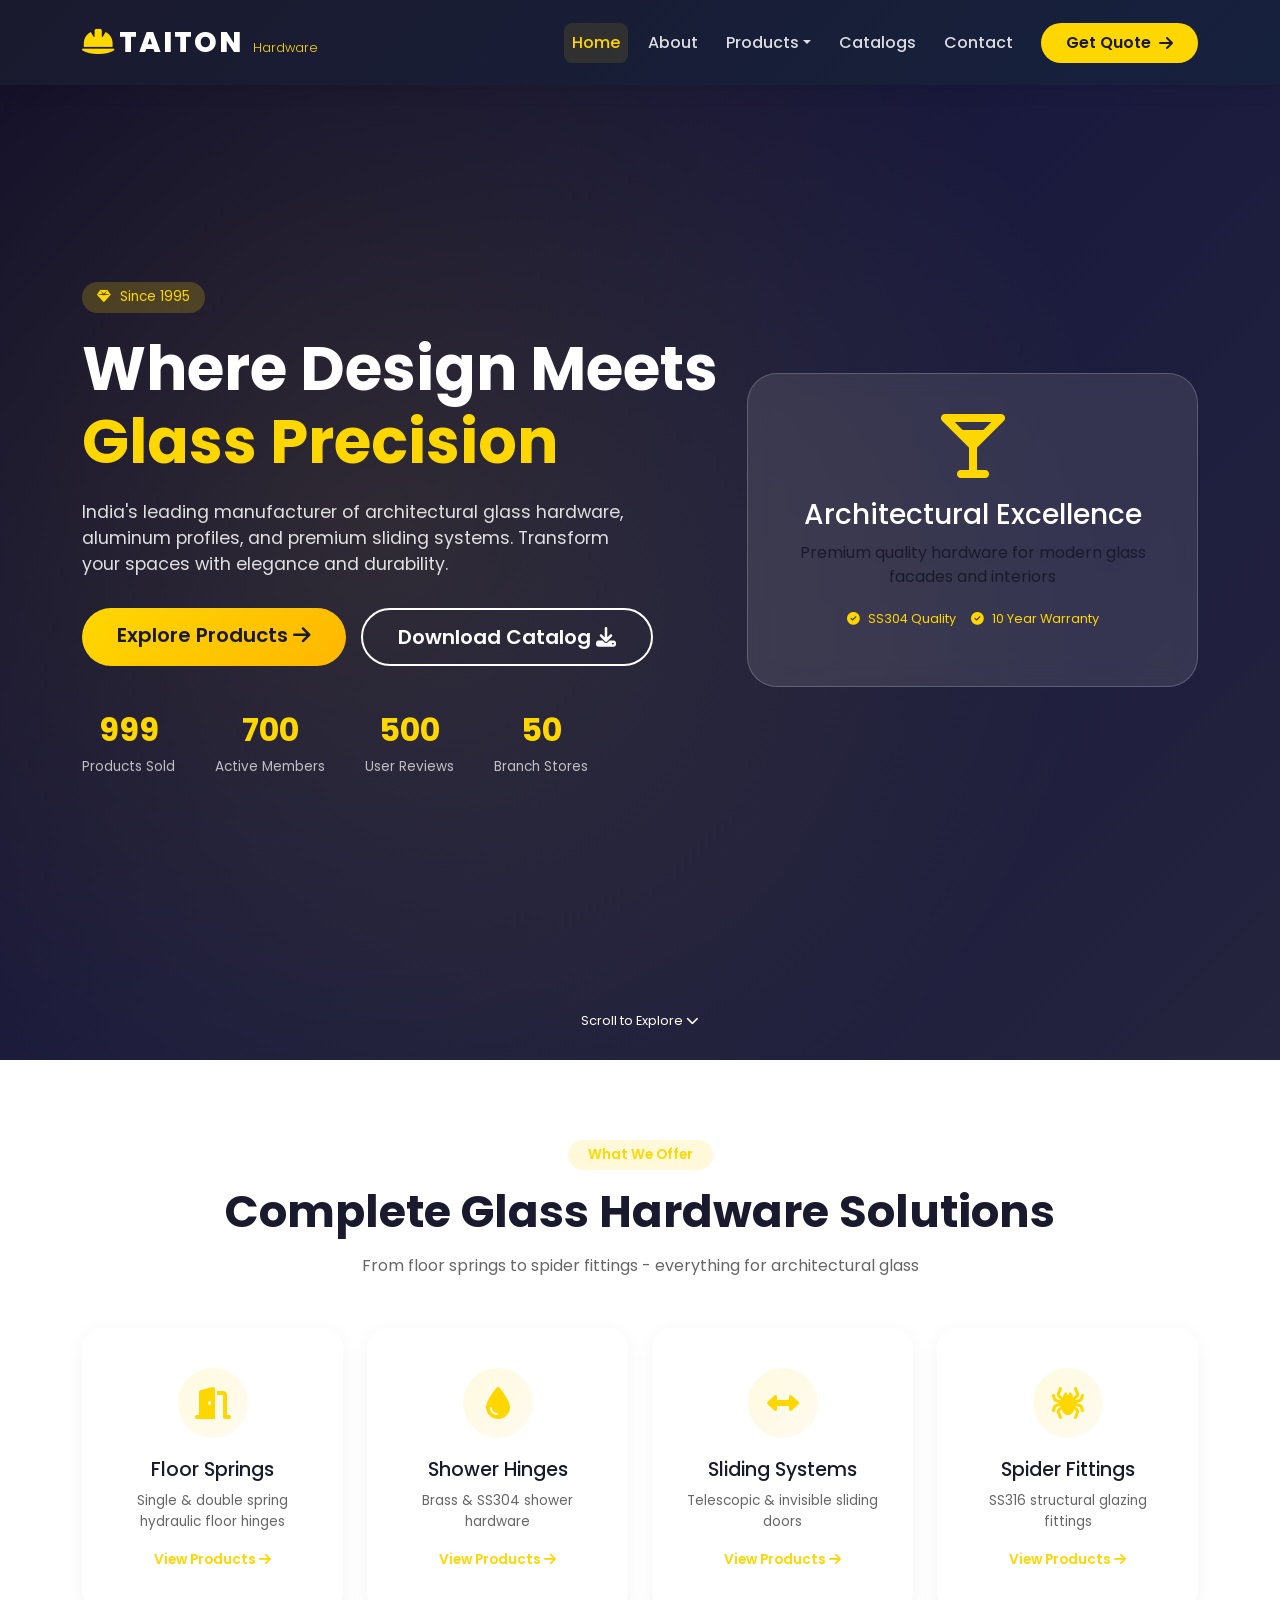
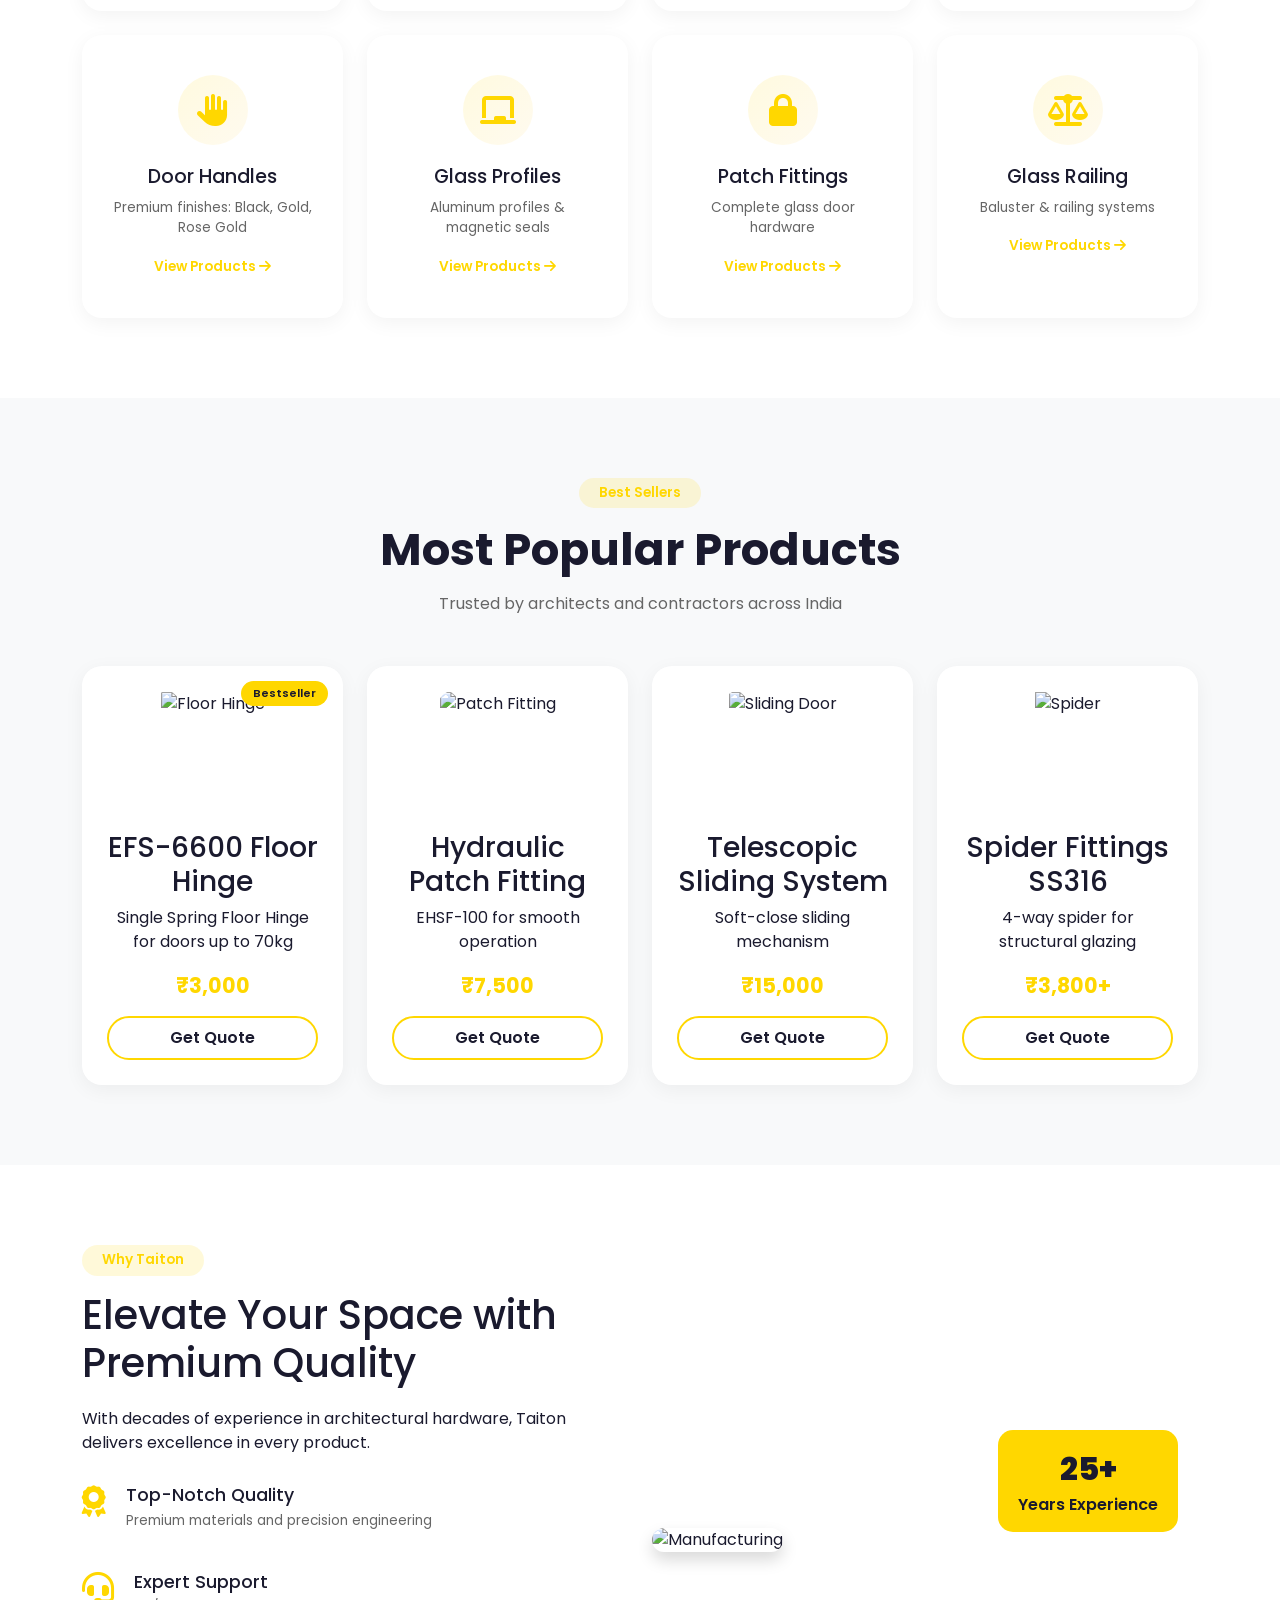
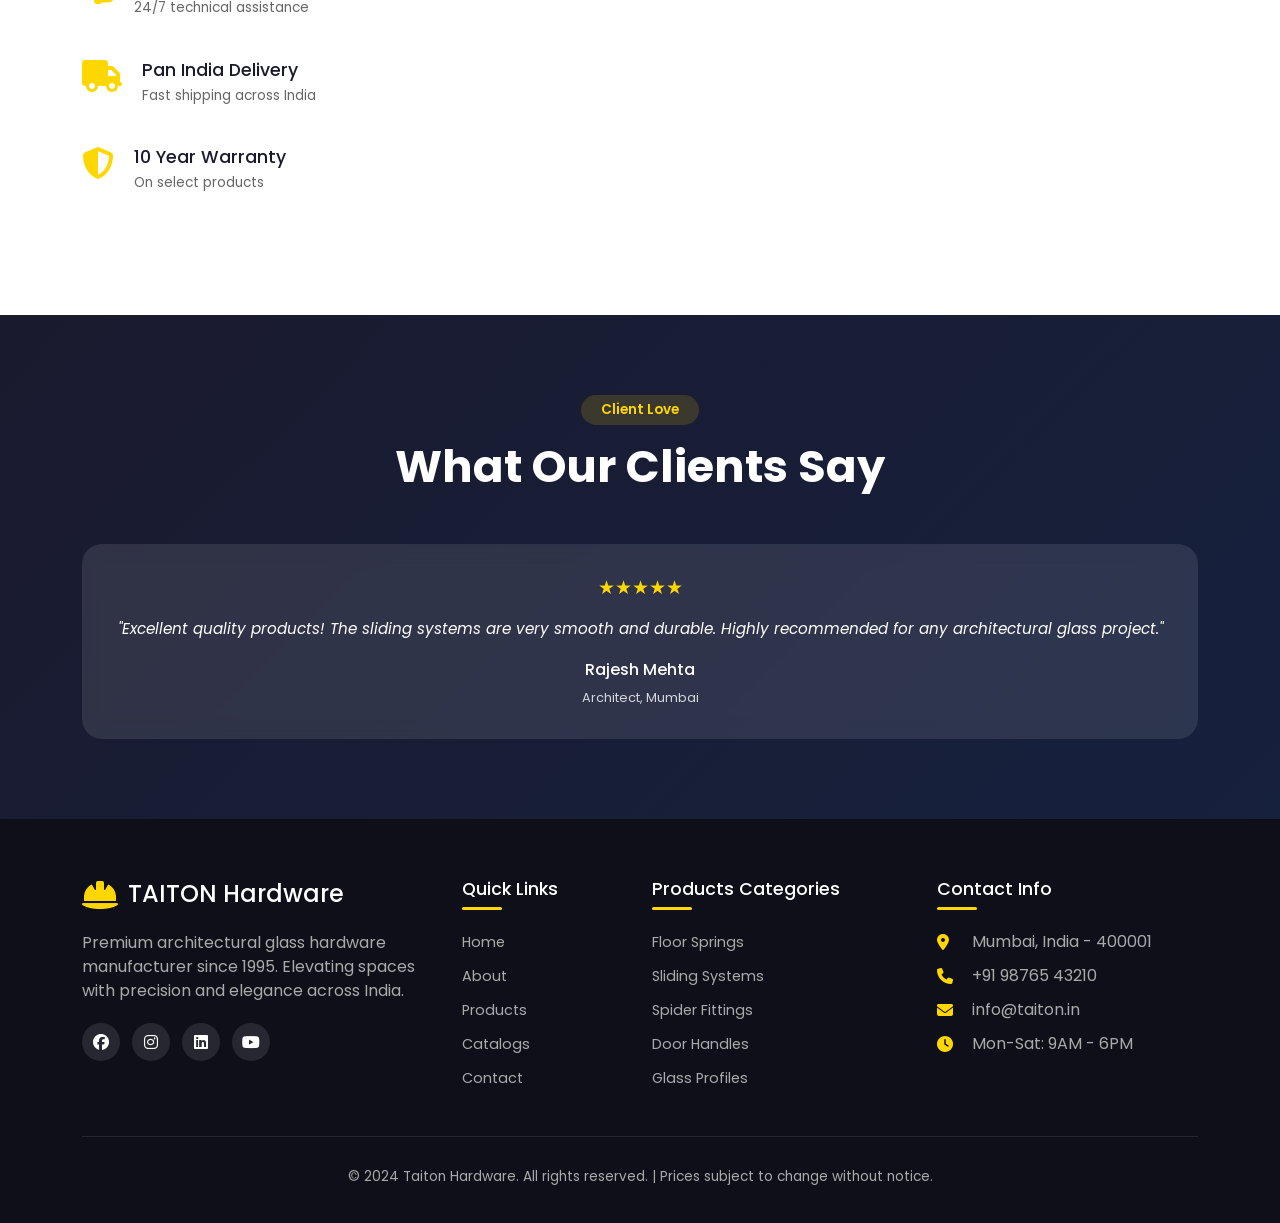
==== index.html @ 22cec3d0 "Initial project upload" ====
<!DOCTYPE html>
<html lang="en">

<head>
    <meta charset="UTF-8">
    <meta name="viewport" content="width=device-width, initial-scale=1.0">
    <title>Taiton Hardware - Premium Architectural Glass Hardware</title>
    <meta name="description"
        content="India's leading manufacturer of architectural glass hardware, floor springs, sliding systems, spider fittings, and door handles.">
    <!-- Bootstrap 5 CSS -->
    <link href="https://cdn.jsdelivr.net/npm/bootstrap@5.3.0/dist/css/bootstrap.min.css" rel="stylesheet">
    <!-- Font Awesome -->
    <link rel="stylesheet" href="https://cdnjs.cloudflare.com/ajax/libs/font-awesome/6.4.0/css/all.min.css">
    <!-- Google Fonts -->
    <link href="https://fonts.googleapis.com/css2?family=Poppins:wght@300;400;500;600;700;800&display=swap"
        rel="stylesheet">
    <!-- AOS Animation -->
    <link href="https://unpkg.com/aos@2.3.1/dist/aos.css" rel="stylesheet">
    <!-- Swiper for carousel -->
    <link href="https://cdn.jsdelivr.net/npm/swiper@11/swiper-bundle.min.css" rel="stylesheet">
    <!-- Custom CSS -->
    <link rel="stylesheet" href="css/header-footer.css">
    <link rel="stylesheet" href="css/style.css">
</head>

<body>

    <!-- ==================== NAVBAR WITH DROPDOWNS ==================== -->
    <nav class="navbar navbar-expand-lg navbar-dark fixed-top" id="mainNavbar">
        <div class="container">
            <a class="navbar-brand" href="index.html">
                <span class="brand-icon"><i class="fas fa-hard-hat"></i></span>
                <span class="brand-text">TAITON</span>
                <span class="brand-sub">Hardware</span>
            </a>
            <button class="navbar-toggler" type="button" data-bs-toggle="collapse" data-bs-target="#navbarNav">
                <span class="navbar-toggler-icon"></span>
            </button>
            <div class="collapse navbar-collapse" id="navbarNav">
                <ul class="navbar-nav ms-auto">
                    <li class="nav-item"><a class="nav-link active" href="index.html">Home</a></li>
                    <li class="nav-item"><a class="nav-link" href="about.html">About</a></li>
                    <li class="nav-item dropdown mega-dropdown">
                        <a class="nav-link dropdown-toggle" href="#" role="button"
                            data-bs-toggle="dropdown">Products</a>
                        <div class="dropdown-menu mega-menu">
                            <div class="container">
                                <div class="row">
                                    <div class="col-md-3">
                                        <h6 class="mega-title">Floor Springs & Patches</h6>
                                        <a class="dropdown-item" href="products.html#floor-springs">EFS-6600 Floor
                                            Hinge</a>
                                        <a class="dropdown-item" href="products.html#floor-springs">EFS-8400 Floor
                                            Hinge</a>
                                        <a class="dropdown-item" href="products.html#floor-springs">FFS-6600 Combo
                                            (SS)</a>
                                        <a class="dropdown-item" href="products.html#floor-springs">FFS-6600 Combo
                                            (Black)</a>
                                        <a class="dropdown-item" href="products.html#floor-springs">FFS-6600 Combo
                                            (Gold)</a>
                                        <a class="dropdown-item" href="products.html#floor-springs">FFS-8400 Combo
                                            (SS)</a>
                                        <a class="dropdown-item" href="products.html#floor-springs">FFS-8400 Combo
                                            (Black)</a>
                                        <a class="dropdown-item" href="products.html#floor-springs">FFS-8400 Combo
                                            (Gold)</a>
                                    </div>
                                    <div class="col-md-3">
                                        <h6 class="mega-title">Patch Fittings</h6>
                                        <a class="dropdown-item" href="products.html#patch-fittings">EPF-10 Top
                                            Patch</a>
                                        <a class="dropdown-item" href="products.html#patch-fittings">EPF-20 Bottom
                                            Patch</a>
                                        <a class="dropdown-item" href="products.html#patch-fittings">EPL-10 Corner
                                            Lock</a>
                                        <a class="dropdown-item" href="products.html#patch-fittings">EPF-40 Big L
                                            Patch</a>
                                        <a class="dropdown-item" href="products.html#patch-fittings">EPF-610 Small L
                                            Patch</a>
                                        <a class="dropdown-item" href="products.html#patch-fittings">EPF-30 Wall
                                            Mounted</a>
                                        <a class="dropdown-item" href="products.html#patch-fittings">FHSF-100 Hydraulic
                                            Patch</a>
                                    </div>
                                    <div class="col-md-3">
                                        <h6 class="mega-title">Shower & Sliding</h6>
                                        <a class="dropdown-item" href="products.html#shower-hinges">Shower Hinges Round
                                            Series</a>
                                        <a class="dropdown-item" href="products.html#shower-hinges">Shower Hinges Square
                                            Series</a>
                                        <a class="dropdown-item" href="products.html#sliding-systems">1 Fix + 1 Sliding
                                            Door</a>
                                        <a class="dropdown-item" href="products.html#sliding-systems">1 Fix + 3 Sliding
                                            Door</a>
                                        <a class="dropdown-item" href="products.html#sliding-systems">ETS-88 Invisible
                                            Sliding</a>
                                        <a class="dropdown-item" href="products.html#sliding-systems">ETC-01 Telescopic
                                            MS</a>
                                        <a class="dropdown-item" href="products.html#sliding-systems">ETC-02 Telescopic
                                            SS</a>
                                    </div>
                                    <div class="col-md-3">
                                        <h6 class="mega-title">Spider & Handles</h6>
                                        <a class="dropdown-item" href="products.html#spider-fittings">Two Way Spider</a>
                                        <a class="dropdown-item" href="products.html#spider-fittings">Three Way
                                            Spider</a>
                                        <a class="dropdown-item" href="products.html#spider-fittings">Four Way
                                            Spider</a>
                                        <a class="dropdown-item" href="products.html#door-handles">EGP-106 Series
                                            Handles</a>
                                        <a class="dropdown-item" href="products.html#door-handles">EGP-107 Series
                                            Handles</a>
                                        <a class="dropdown-item" href="products.html#door-handles">EGP-108 Mortise
                                            Handle</a>
                                        <a class="dropdown-item" href="products.html#glass-profiles">Glass Profiles &
                                            Seals</a>
                                    </div>
                                </div>
                            </div>
                        </div>
                    </li>
                    <li class="nav-item"><a class="nav-link" href="catalog.html">Catalogs</a></li>
                    <li class="nav-item"><a class="nav-link" href="contact.html">Contact</a></li>
                </ul>
                <a href="contact.html" class="btn btn-quote ms-lg-3">Get Quote <i class="fas fa-arrow-right"></i></a>
            </div>
        </div>
    </nav>

    <!-- ==================== HERO SECTION ==================== -->
    <section class="hero-section">
        <div class="hero-overlay"></div>
        <div class="container hero-container">
            <div class="row align-items-center min-vh-100">
                <div class="col-lg-7 hero-content" data-aos="fade-up">
                    <span class="hero-badge"><i class="fas fa-gem"></i> Since 1995</span>
                    <h1 class="hero-title">Where Design Meets <span class="highlight">Glass Precision</span></h1>
                    <p class="hero-text">India's leading manufacturer of architectural glass hardware, aluminum
                        profiles, and premium sliding systems. Transform your spaces with elegance and durability.</p>
                    <div class="hero-buttons">
                        <a href="products.html" class="btn btn-primary btn-lg">Explore Products <i
                                class="fas fa-arrow-right"></i></a>
                        <a href="catalog.html" class="btn btn-outline-light btn-lg">Download Catalog <i
                                class="fas fa-download"></i></a>
                    </div>
                    <div class="hero-stats">
                        <div class="stat-item"><span class="stat-number" data-target="999">0</span><span
                                class="stat-label">Products Sold</span></div>
                        <div class="stat-item"><span class="stat-number" data-target="700">0</span><span
                                class="stat-label">Active Members</span></div>
                        <div class="stat-item"><span class="stat-number" data-target="500">0</span><span
                                class="stat-label">User Reviews</span></div>
                        <div class="stat-item"><span class="stat-number" data-target="50">0</span><span
                                class="stat-label">Branch Stores</span></div>
                    </div>
                </div>
                <div class="col-lg-5 hero-image" data-aos="fade-left">
                    <div class="hero-card glass-card">
                        <div class="glass-effect">
                            <i class="fas fa-glass-martini-alt"></i>
                            <h3>Architectural Excellence</h3>
                            <p>Premium quality hardware for modern glass facades and interiors</p>
                            <div class="glass-features">
                                <span><i class="fas fa-check-circle"></i> SS304 Quality</span>
                                <span><i class="fas fa-check-circle"></i> 10 Year Warranty</span>
                            </div>
                        </div>
                    </div>
                </div>
            </div>
        </div>
        <div class="scroll-indicator">
            <span>Scroll to Explore</span>
            <i class="fas fa-chevron-down"></i>
        </div>
    </section>

    <!-- ==================== CATEGORIES SECTION ==================== -->
    <section class="categories-section">
        <div class="container">
            <div class="section-header text-center" data-aos="fade-up">
                <span class="section-subtitle">What We Offer</span>
                <h2 class="section-title">Complete Glass Hardware Solutions</h2>
                <p class="section-desc">From floor springs to spider fittings - everything for architectural glass</p>
            </div>
            <div class="row g-4">
                <div class="col-lg-3 col-md-6" data-aos="fade-up">
                    <div class="category-card">
                        <div class="category-icon"><i class="fas fa-door-open"></i></div>
                        <h3>Floor Springs</h3>
                        <p>Single & double spring hydraulic floor hinges</p><a href="products.html#floor-springs"
                            class="category-link">View Products <i class="fas fa-arrow-right"></i></a>
                    </div>
                </div>
                <div class="col-lg-3 col-md-6" data-aos="fade-up" data-aos-delay="50">
                    <div class="category-card">
                        <div class="category-icon"><i class="fas fa-tint"></i></div>
                        <h3>Shower Hinges</h3>
                        <p>Brass & SS304 shower hardware</p><a href="products.html#shower-hinges"
                            class="category-link">View Products <i class="fas fa-arrow-right"></i></a>
                    </div>
                </div>
                <div class="col-lg-3 col-md-6" data-aos="fade-up" data-aos-delay="100">
                    <div class="category-card">
                        <div class="category-icon"><i class="fas fa-arrows-alt-h"></i></div>
                        <h3>Sliding Systems</h3>
                        <p>Telescopic & invisible sliding doors</p><a href="products.html#sliding-systems"
                            class="category-link">View Products <i class="fas fa-arrow-right"></i></a>
                    </div>
                </div>
                <div class="col-lg-3 col-md-6" data-aos="fade-up" data-aos-delay="150">
                    <div class="category-card">
                        <div class="category-icon"><i class="fas fa-spider"></i></div>
                        <h3>Spider Fittings</h3>
                        <p>SS316 structural glazing fittings</p><a href="products.html#spider-fittings"
                            class="category-link">View Products <i class="fas fa-arrow-right"></i></a>
                    </div>
                </div>
                <div class="col-lg-3 col-md-6" data-aos="fade-up" data-aos-delay="200">
                    <div class="category-card">
                        <div class="category-icon"><i class="fas fa-hand-paper"></i></div>
                        <h3>Door Handles</h3>
                        <p>Premium finishes: Black, Gold, Rose Gold</p><a href="products.html#door-handles"
                            class="category-link">View Products <i class="fas fa-arrow-right"></i></a>
                    </div>
                </div>
                <div class="col-lg-3 col-md-6" data-aos="fade-up" data-aos-delay="250">
                    <div class="category-card">
                        <div class="category-icon"><i class="fas fa-chalkboard"></i></div>
                        <h3>Glass Profiles</h3>
                        <p>Aluminum profiles & magnetic seals</p><a href="products.html#glass-profiles"
                            class="category-link">View Products <i class="fas fa-arrow-right"></i></a>
                    </div>
                </div>
                <div class="col-lg-3 col-md-6" data-aos="fade-up" data-aos-delay="300">
                    <div class="category-card">
                        <div class="category-icon"><i class="fas fa-lock"></i></div>
                        <h3>Patch Fittings</h3>
                        <p>Complete glass door hardware</p><a href="products.html#patch-fittings"
                            class="category-link">View Products <i class="fas fa-arrow-right"></i></a>
                    </div>
                </div>
                <div class="col-lg-3 col-md-6" data-aos="fade-up" data-aos-delay="350">
                    <div class="category-card">
                        <div class="category-icon"><i class="fas fa-balance-scale"></i></div>
                        <h3>Glass Railing</h3>
                        <p>Baluster & railing systems</p><a href="products.html#glass-railing"
                            class="category-link">View Products <i class="fas fa-arrow-right"></i></a>
                    </div>
                </div>
            </div>
        </div>
    </section>

    <!-- ==================== FEATURED PRODUCTS ==================== -->
    <section class="featured-products bg-light">
        <div class="container">
            <div class="section-header text-center" data-aos="fade-up">
                <span class="section-subtitle">Best Sellers</span>
                <h2 class="section-title">Most Popular Products</h2>
                <p class="section-desc">Trusted by architects and contractors across India</p>
            </div>
            <div class="row g-4">
                <div class="col-lg-3 col-md-6" data-aos="fade-up">
                    <div class="product-card">
                        <div class="product-badge">Bestseller</div>
                        <div class="product-image"><img
                                src="https://images.unsplash.com/photo-1586023492121-27a2a3930f6a?w=300&h=300&fit=crop"
                                alt="Floor Hinge"></div>
                        <h3>EFS-6600 Floor Hinge</h3>
                        <p>Single Spring Floor Hinge for doors up to 70kg</p>
                        <div class="product-price">₹3,000</div><a href="contact.html"
                            class="btn btn-outline-primary w-100">Get Quote</a>
                    </div>
                </div>
                <div class="col-lg-3 col-md-6" data-aos="fade-up" data-aos-delay="100">
                    <div class="product-card">
                        <div class="product-image"><img
                                src="https://images.unsplash.com/photo-1584622650111-993a426fbf0a?w=300&h=300&fit=crop"
                                alt="Patch Fitting"></div>
                        <h3>Hydraulic Patch Fitting</h3>
                        <p>EHSF-100 for smooth operation</p>
                        <div class="product-price">₹7,500</div><a href="contact.html"
                            class="btn btn-outline-primary w-100">Get Quote</a>
                    </div>
                </div>
                <div class="col-lg-3 col-md-6" data-aos="fade-up" data-aos-delay="200">
                    <div class="product-card">
                        <div class="product-image"><img
                                src="https://images.unsplash.com/photo-1504328345606-18bbc8c9d7d1?w=300&h=300&fit=crop"
                                alt="Sliding Door"></div>
                        <h3>Telescopic Sliding System</h3>
                        <p>Soft-close sliding mechanism</p>
                        <div class="product-price">₹15,000</div><a href="contact.html"
                            class="btn btn-outline-primary w-100">Get Quote</a>
                    </div>
                </div>
                <div class="col-lg-3 col-md-6" data-aos="fade-up" data-aos-delay="300">
                    <div class="product-card">
                        <div class="product-image"><img
                                src="https://images.unsplash.com/photo-1586023492121-27a2a3930f6a?w=300&h=300&fit=crop"
                                alt="Spider"></div>
                        <h3>Spider Fittings SS316</h3>
                        <p>4-way spider for structural glazing</p>
                        <div class="product-price">₹3,800+</div><a href="contact.html"
                            class="btn btn-outline-primary w-100">Get Quote</a>
                    </div>
                </div>
            </div>
        </div>
    </section>

    <!-- ==================== WHY CHOOSE US ==================== -->
    <section class="why-choose-us">
        <div class="container">
            <div class="row align-items-center">
                <div class="col-lg-6" data-aos="fade-right">
                    <div class="why-content">
                        <span class="section-subtitle">Why Taiton</span>
                        <h2>Elevate Your Space with Premium Quality</h2>
                        <p>With decades of experience in architectural hardware, Taiton delivers excellence in every
                            product.</p>
                        <div class="why-features">
                            <div class="feature"><i class="fas fa-award"></i>
                                <div>
                                    <h4>Top-Notch Quality</h4>
                                    <p>Premium materials and precision engineering</p>
                                </div>
                            </div>
                            <div class="feature"><i class="fas fa-headset"></i>
                                <div>
                                    <h4>Expert Support</h4>
                                    <p>24/7 technical assistance</p>
                                </div>
                            </div>
                            <div class="feature"><i class="fas fa-truck"></i>
                                <div>
                                    <h4>Pan India Delivery</h4>
                                    <p>Fast shipping across India</p>
                                </div>
                            </div>
                            <div class="feature"><i class="fas fa-shield-alt"></i>
                                <div>
                                    <h4>10 Year Warranty</h4>
                                    <p>On select products</p>
                                </div>
                            </div>
                        </div>
                    </div>
                </div>
                <div class="col-lg-6" data-aos="fade-left">
                    <div class="why-image">
                        <img src="https://images.unsplash.com/photo-1581091226033-d5c48150dbaa?w=600&h=500&fit=crop"
                            alt="Manufacturing" class="img-fluid rounded-4 shadow">
                        <div class="experience-badge"><span>25+</span> Years Experience</div>
                    </div>
                </div>
            </div>
        </div>
    </section>

    <!-- ==================== TESTIMONIALS ==================== -->
    <section class="testimonials-section">
        <div class="container">
            <div class="section-header text-center" data-aos="fade-up">
                <span class="section-subtitle">Client Love</span>
                <h2 class="section-title text-white">What Our Clients Say</h2>
            </div>
            <div class="swiper testimonial-swiper" data-aos="fade-up">
                <div class="swiper-wrapper">
                    <div class="swiper-slide">
                        <div class="testimonial-card">
                            <div class="stars">★★★★★</div>
                            <p>"Excellent quality products! The sliding systems are very smooth and durable. Highly
                                recommended for any architectural glass project."</p>
                            <div class="client-info">
                                <h4>Rajesh Mehta</h4><span>Architect, Mumbai</span>
                            </div>
                        </div>
                    </div>
                    <div class="swiper-slide">
                        <div class="testimonial-card">
                            <div class="stars">★★★★★</div>
                            <p>"Taiton's spider fittings are top-notch. Used them for a commercial facade project in
                                Bangalore. Perfect finishing and great support."</p>
                            <div class="client-info">
                                <h4>Priya Singh</h4><span>Contractor, Bangalore</span>
                            </div>
                        </div>
                    </div>
                    <div class="swiper-slide">
                        <div class="testimonial-card">
                            <div class="stars">★★★★★</div>
                            <p>"Best quality glass hardware in India. The patch fittings and floor springs are
                                excellent. Very responsive team!"</p>
                            <div class="client-info">
                                <h4>Anil Kumar</h4><span>Interior Designer, Delhi</span>
                            </div>
                        </div>
                    </div>
                    <div class="swiper-slide">
                        <div class="testimonial-card">
                            <div class="stars">★★★★★</div>
                            <p>"We've been using Taiton products for 5+ years. Consistent quality and timely delivery.
                                Our go-to brand for glass hardware."</p>
                            <div class="client-info">
                                <h4>Suresh Patel</h4><span>Builder, Ahmedabad</span>
                            </div>
                        </div>
                    </div>
                </div>
                <div class="swiper-pagination"></div>
            </div>
        </div>
    </section>

    <!-- ==================== FOOTER ==================== -->
    <footer class="footer">
        <div class="container">
            <div class="row">
                <div class="col-lg-4">
                    <div class="footer-logo"><i class="fas fa-hard-hat"></i>
                        <h3>TAITON Hardware</h3>
                    </div>
                    <p>Premium architectural glass hardware manufacturer since 1995. Elevating spaces with precision and
                        elegance across India.</p>
                    <div class="footer-social"><a href="#"><i class="fab fa-facebook"></i></a><a href="#"><i
                                class="fab fa-instagram"></i></a><a href="#"><i class="fab fa-linkedin"></i></a><a
                            href="#"><i class="fab fa-youtube"></i></a></div>
                </div>
                <div class="col-lg-2">
                    <h4>Quick Links</h4>
                    <ul>
                        <li><a href="index.html">Home</a></li>
                        <li><a href="about.html">About</a></li>
                        <li><a href="products.html">Products</a></li>
                        <li><a href="catalog.html">Catalogs</a></li>
                        <li><a href="contact.html">Contact</a></li>
                    </ul>
                </div>
                <div class="col-lg-3">
                    <h4>Products Categories</h4>
                    <ul>
                        <li><a href="products.html#floor-springs">Floor Springs</a></li>
                        <li><a href="products.html#sliding-systems">Sliding Systems</a></li>
                        <li><a href="products.html#spider-fittings">Spider Fittings</a></li>
                        <li><a href="products.html#door-handles">Door Handles</a></li>
                        <li><a href="products.html#glass-profiles">Glass Profiles</a></li>
                    </ul>
                </div>
                <div class="col-lg-3">
                    <h4>Contact Info</h4>
                    <ul class="contact-list">
                        <li><i class="fas fa-map-marker-alt"></i> Mumbai, India - 400001</li>
                        <li><i class="fas fa-phone"></i> +91 98765 43210</li>
                        <li><i class="fas fa-envelope"></i> info@taiton.in</li>
                        <li><i class="fas fa-clock"></i> Mon-Sat: 9AM - 6PM</li>
                    </ul>
                </div>
            </div>
            <div class="footer-bottom">
                <p>&copy; 2024 Taiton Hardware. All rights reserved. | Prices subject to change without notice.</p>
            </div>
        </div>
    </footer>

    <script src="https://cdn.jsdelivr.net/npm/bootstrap@5.3.0/dist/js/bootstrap.bundle.min.js"></script>
    <script src="https://unpkg.com/aos@2.3.1/dist/aos.js"></script>
    <script src="https://cdn.jsdelivr.net/npm/swiper@11/swiper-bundle.min.js"></script>
    <script src="js/main.js"></script>
</body>

</html>
---- css/header-footer.css ----
/* ==================== HEADER & FOOTER STYLES - TAITON HARDWARE ==================== */

/* ==================== NAVBAR STYLES ==================== */
#mainNavbar {
    background: linear-gradient(135deg, #1a1a2e 0%, #16213e 100%);
    padding: 1rem 0;
    transition: all 0.3s ease;
    box-shadow: 0 2px 20px rgba(0, 0, 0, 0.1);
}

#mainNavbar .navbar-brand {
    display: flex;
    align-items: baseline;
    gap: 5px;
    text-decoration: none;
}

.brand-icon {
    font-size: 1.8rem;
    color: #ffd700;
}

.brand-text {
    font-size: 1.8rem;
    font-weight: 800;
    letter-spacing: 2px;
    color: white;
}

.brand-sub {
    font-size: 0.8rem;
    font-weight: 300;
    color: #ffd700;
    margin-left: 5px;
}

.navbar-nav {
    gap: 0.25rem;
}

.navbar-nav .nav-link {
    color: rgba(255, 255, 255, 0.85);
    font-weight: 500;
    margin: 0 0.25rem;
    transition: all 0.3s;
    padding: 8px 16px;
    border-radius: 8px;
}

.navbar-nav .nav-link:hover,
.navbar-nav .nav-link.active {
    color: #ffd700;
    background: rgba(255, 215, 0, 0.1);
}

.btn-quote {
    background: #ffd700;
    border: none;
    color: #1a1a2e;
    font-weight: 600;
    padding: 8px 25px;
    border-radius: 50px;
    transition: all 0.3s;
    text-decoration: none;
    display: inline-flex;
    align-items: center;
    gap: 8px;
}

.btn-quote:hover {
    background: #ffed4a;
    transform: translateY(-2px);
    color: #1a1a2e;
}

/* Dropdown Menu */
.dropdown-menu {
    background: #16213e;
    border: none;
    border-radius: 15px;
    padding: 0.75rem 0;
    margin-top: 10px;
    box-shadow: 0 10px 30px rgba(0, 0, 0, 0.3);
}

.dropdown-item {
    color: white;
    padding: 0.6rem 1.5rem;
    transition: all 0.2s;
    font-size: 0.9rem;
}

.dropdown-item:hover {
    background: #ffd700;
    color: #1a1a2e;
}

/* Large Dropdown for Products */
.large-dropdown {
    min-width: 280px;
}

/* ==================== FOOTER STYLES ==================== */
.footer {
    background: #0f0f1a;
    color: #aaa;
    padding: 60px 0 20px;
    margin-top: 0;
}

.footer-logo {
    display: flex;
    align-items: center;
    gap: 10px;
    margin-bottom: 20px;
}

.footer-logo i {
    font-size: 2rem;
    color: #ffd700;
}

.footer-logo h3 {
    margin-bottom: 0;
    font-size: 1.5rem;
    color: white;
}

.footer h4 {
    color: white;
    font-size: 1.1rem;
    margin-bottom: 20px;
    position: relative;
    padding-bottom: 10px;
}

.footer h4:after {
    content: '';
    position: absolute;
    bottom: 0;
    left: 0;
    width: 40px;
    height: 3px;
    background: #ffd700;
    border-radius: 3px;
}

.footer ul {
    list-style: none;
    padding: 0;
}

.footer ul li {
    margin-bottom: 10px;
}

.footer ul li a {
    color: #aaa;
    text-decoration: none;
    transition: color 0.3s;
    font-size: 0.9rem;
}

.footer ul li a:hover {
    color: #ffd700;
    padding-left: 5px;
}

.contact-list li {
    display: flex;
    align-items: center;
    gap: 10px;
}

.contact-list li i {
    width: 25px;
    color: #ffd700;
}

.footer-social {
    display: flex;
    gap: 12px;
    margin-top: 20px;
}

.footer-social a {
    display: inline-flex;
    align-items: center;
    justify-content: center;
    width: 38px;
    height: 38px;
    background: rgba(255, 255, 255, 0.1);
    border-radius: 50%;
    color: white;
    transition: all 0.3s;
    text-decoration: none;
}

.footer-social a:hover {
    background: #ffd700;
    color: #1a1a2e;
    transform: translateY(-3px);
}

.footer-bottom {
    text-align: center;
    padding-top: 30px;
    margin-top: 30px;
    border-top: 1px solid rgba(255, 255, 255, 0.1);
    font-size: 0.85rem;
}

/* ==================== RESPONSIVE ==================== */
@media (max-width: 992px) {
    .navbar-nav {
        margin: 1rem 0;
    }

    .btn-quote {
        display: inline-flex;
        width: fit-content;
        margin-top: 10px;
    }

    .dropdown-menu {
        background: #1a1a3e;
        border: none;
    }

    .footer h4:after {
        left: 50%;
        transform: translateX(-50%);
    }

    .footer .text-center-mobile {
        text-align: center;
    }
}

@media (max-width: 768px) {
    .footer {
        text-align: center;
    }

    .footer-logo {
        justify-content: center;
    }

    .contact-list li {
        justify-content: center;
    }

    .footer-social {
        justify-content: center;
    }
}
---- css/style.css ----
/* ==================== MAIN STYLESHEET - TAITON HARDWARE ==================== */

* {
    margin: 0;
    padding: 0;
    box-sizing: border-box;
}

body {
    font-family: 'Poppins', sans-serif;
    overflow-x: hidden;
    background: #ffffff;
    color: #1a1a2e;
}

/* ==================== HERO SECTION ==================== */
.hero-section {
    position: relative;
    min-height: 100vh;
    background: linear-gradient(135deg, #0f0c29 0%, #1a1a3e 50%, #24243e 100%);
    display: flex;
    align-items: center;
    overflow: hidden;
}

.hero-overlay {
    position: absolute;
    top: 0;
    left: 0;
    right: 0;
    bottom: 0;
    background: radial-gradient(circle at 30% 50%, rgba(255, 215, 0, 0.1) 0%, transparent 70%);
}

.hero-container {
    position: relative;
    z-index: 2;
}

.hero-badge {
    display: inline-block;
    background: rgba(255, 215, 0, 0.2);
    color: #ffd700;
    padding: 5px 15px;
    border-radius: 50px;
    font-size: 0.85rem;
    margin-bottom: 20px;
}

.hero-badge i {
    margin-right: 5px;
}

.hero-title {
    font-size: 3.8rem;
    font-weight: 700;
    color: white;
    margin-bottom: 20px;
    line-height: 1.2;
}

.hero-title .highlight {
    color: #ffd700;
    position: relative;
}

.hero-text {
    color: rgba(255, 255, 255, 0.85);
    font-size: 1.1rem;
    margin-bottom: 30px;
    max-width: 550px;
}

.hero-buttons {
    display: flex;
    gap: 15px;
    flex-wrap: wrap;
    margin-bottom: 40px;
}

.btn-primary {
    background: linear-gradient(135deg, #ffd700, #ffb700);
    border: none;
    color: #1a1a2e;
    font-weight: 600;
    padding: 12px 35px;
    border-radius: 50px;
    transition: all 0.3s;
}

.btn-primary:hover {
    background: linear-gradient(135deg, #ffed4a, #ffd700);
    transform: translateY(-3px);
    box-shadow: 0 10px 25px rgba(0, 0, 0, 0.2);
}

.btn-outline-light {
    border: 2px solid white;
    background: transparent;
    padding: 12px 35px;
    border-radius: 50px;
    font-weight: 600;
    transition: all 0.3s;
    color: white;
    text-decoration: none;
    display: inline-block;
}

.btn-outline-light:hover {
    background: white;
    color: #1a1a2e;
    transform: translateY(-3px);
}

.hero-stats {
    display: flex;
    gap: 40px;
    flex-wrap: wrap;
}

.stat-item {
    text-align: center;
}

.stat-number {
    display: block;
    font-size: 2rem;
    font-weight: 700;
    color: #ffd700;
}

.stat-label {
    color: rgba(255, 255, 255, 0.7);
    font-size: 0.85rem;
}

.hero-card {
    background: rgba(255, 255, 255, 0.1);
    backdrop-filter: blur(10px);
    border-radius: 30px;
    padding: 40px;
    text-align: center;
    border: 1px solid rgba(255, 255, 255, 0.2);
}

.glass-card .glass-effect {
    position: relative;
}

.hero-card i {
    font-size: 4rem;
    color: #ffd700;
    margin-bottom: 20px;
}

.hero-card h3 {
    color: white;
    margin-bottom: 10px;
}

.glass-features {
    display: flex;
    justify-content: center;
    gap: 15px;
    margin-top: 20px;
}

.glass-features span {
    font-size: 0.8rem;
    color: #ffd700;
}

.glass-features i {
    font-size: 0.8rem;
    margin-right: 5px;
}

.scroll-indicator {
    position: absolute;
    bottom: 30px;
    left: 50%;
    transform: translateX(-50%);
    text-align: center;
    color: white;
    font-size: 0.8rem;
    animation: bounce 2s infinite;
}

@keyframes bounce {

    0%,
    100% {
        transform: translateX(-50%) translateY(0);
    }

    50% {
        transform: translateX(-50%) translateY(10px);
    }
}

/* ==================== SECTION COMMON ==================== */
section {
    padding: 80px 0;
}

.section-header {
    margin-bottom: 50px;
}

.section-subtitle {
    display: inline-block;
    background: rgba(255, 215, 0, 0.15);
    color: #ffd700;
    padding: 5px 20px;
    border-radius: 50px;
    font-size: 0.85rem;
    font-weight: 600;
    margin-bottom: 15px;
}

.section-title {
    font-size: 2.8rem;
    font-weight: 700;
    margin-bottom: 15px;
    color: #1a1a2e;
}

.section-desc {
    color: #666;
    max-width: 700px;
    margin: 0 auto;
}

.text-white {
    color: white !important;
}

.bg-light {
    background: #f8f9fa;
}

/* ==================== CATEGORY CARDS ==================== */
.category-card {
    background: white;
    border-radius: 20px;
    padding: 40px 30px;
    text-align: center;
    transition: all 0.3s;
    box-shadow: 0 5px 20px rgba(0, 0, 0, 0.05);
    height: 100%;
}

.category-card:hover {
    transform: translateY(-10px);
    box-shadow: 0 20px 40px rgba(0, 0, 0, 0.1);
}

.category-icon {
    width: 70px;
    height: 70px;
    background: linear-gradient(135deg, #ffd70020, #ffb70010);
    border-radius: 50%;
    display: flex;
    align-items: center;
    justify-content: center;
    margin: 0 auto 20px;
}

.category-icon i {
    font-size: 2rem;
    color: #ffd700;
}

.category-card h3 {
    font-size: 1.2rem;
    margin-bottom: 10px;
}

.category-card p {
    font-size: 0.85rem;
    color: #666;
    margin-bottom: 15px;
}

.category-link {
    color: #ffd700;
    text-decoration: none;
    font-weight: 600;
    font-size: 0.85rem;
    transition: all 0.3s;
}

.category-link:hover {
    color: #1a1a2e;
    letter-spacing: 1px;
}

/* ==================== PRODUCT CARDS ==================== */
.product-card {
    background: white;
    border-radius: 20px;
    padding: 25px;
    text-align: center;
    transition: all 0.3s;
    box-shadow: 0 5px 20px rgba(0, 0, 0, 0.05);
    height: 100%;
    position: relative;
}

.product-card:hover {
    transform: translateY(-5px);
    box-shadow: 0 15px 35px rgba(0, 0, 0, 0.1);
}

.product-card.featured {
    border: 2px solid #ffd700;
}

.product-badge {
    position: absolute;
    top: 15px;
    right: 15px;
    background: #ffd700;
    color: #1a1a2e;
    padding: 4px 12px;
    border-radius: 50px;
    font-size: 0.7rem;
    font-weight: 600;
    z-index: 1;
}

.product-image {
    width: 120px;
    height: 120px;
    margin: 0 auto 20px;
    overflow: hidden;
    border-radius: 15px;
}

.product-image img {
    width: 100%;
    height: 100%;
    object-fit: cover;
    transition: transform 0.3s;
}

.product-card:hover .product-image img {
    transform: scale(1.05);
}

.product-title {
    font-size: 1.1rem;
    font-weight: 600;
    margin-bottom: 10px;
}

.product-desc {
    font-size: 0.85rem;
    color: #666;
    margin-bottom: 15px;
    line-height: 1.4;
}

.product-price {
    font-size: 1.3rem;
    font-weight: 700;
    color: #ffd700;
    margin-bottom: 15px;
}

.product-meta {
    display: flex;
    justify-content: center;
    gap: 15px;
    margin-bottom: 15px;
}

.product-meta span {
    font-size: 0.7rem;
    color: #888;
}

.product-meta i {
    margin-right: 5px;
}

.btn-outline-primary {
    background: transparent;
    border: 2px solid #ffd700;
    color: #1a1a2e;
    font-weight: 600;
    transition: all 0.3s;
    border-radius: 50px;
    padding: 8px 15px;
}

.btn-outline-primary:hover {
    background: #ffd700;
    border-color: #ffd700;
    color: #1a1a2e;
}

/* ==================== ABOUT CARDS ==================== */
.about-card {
    background: white;
    padding: 40px 30px;
    border-radius: 20px;
    text-align: center;
    box-shadow: 0 5px 30px rgba(0, 0, 0, 0.05);
    transition: all 0.3s;
    height: 100%;
}

.about-card:hover {
    transform: translateY(-10px);
    box-shadow: 0 15px 40px rgba(0, 0, 0, 0.1);
}

.about-icon {
    width: 80px;
    height: 80px;
    background: linear-gradient(135deg, #ffd700, #ffed4a);
    border-radius: 50%;
    display: flex;
    align-items: center;
    justify-content: center;
    margin: 0 auto 25px;
}

.about-icon i {
    font-size: 2rem;
    color: #1a1a2e;
}

/* ==================== PAGE HEADER ==================== */
.page-header {
    background: linear-gradient(135deg, #1a1a2e 0%, #16213e 100%);
    padding: 150px 0 80px;
    text-align: center;
    color: white;
}

.page-header h1 {
    font-size: 3.5rem;
    font-weight: 700;
    margin-bottom: 15px;
}

.page-header p {
    font-size: 1.1rem;
    opacity: 0.9;
}

/* ==================== TESTIMONIALS ==================== */
.testimonials-section {
    background: linear-gradient(135deg, #1a1a2e 0%, #16213e 100%);
}

.testimonial-card {
    background: rgba(255, 255, 255, 0.1);
    backdrop-filter: blur(10px);
    border-radius: 20px;
    padding: 30px;
    text-align: center;
    height: 100%;
    color: white;
}

.testimonial-card .stars {
    color: #ffd700;
    margin-bottom: 15px;
    font-size: 1.2rem;
}

.testimonial-card p {
    margin-bottom: 20px;
    font-style: italic;
    font-size: 0.95rem;
}

.client-info h4 {
    margin-bottom: 5px;
    font-size: 1rem;
}

.client-info span {
    font-size: 0.8rem;
    opacity: 0.8;
}

/* ==================== WHY CHOOSE US SECTION ==================== */
.why-choose-us {
    background: white;
}

.why-content h2 {
    font-size: 2.5rem;
    margin-bottom: 20px;
}

.why-features {
    margin-top: 30px;
}

.feature {
    display: flex;
    gap: 20px;
    margin-bottom: 25px;
}

.feature i {
    font-size: 2rem;
    color: #ffd700;
}

.feature h4 {
    font-size: 1.1rem;
    margin-bottom: 5px;
}

.feature p {
    font-size: 0.85rem;
    color: #666;
}

.why-image {
    position: relative;
}

.experience-badge {
    position: absolute;
    bottom: 20px;
    right: 20px;
    background: #ffd700;
    color: #1a1a2e;
    padding: 15px 20px;
    border-radius: 15px;
    text-align: center;
    font-weight: 600;
}

.experience-badge span {
    font-size: 2rem;
    font-weight: 800;
    display: block;
}

/* ==================== MISSION VISION ==================== */
.mission-card {
    background: white;
    border-radius: 20px;
    padding: 40px;
    text-align: center;
    box-shadow: 0 5px 20px rgba(0, 0, 0, 0.05);
    height: 100%;
}

.mission-card i {
    font-size: 3rem;
    color: #ffd700;
    margin-bottom: 20px;
}

.mission-card h3 {
    margin-bottom: 15px;
}

/* ==================== VALUES SECTION ==================== */
.value-card {
    background: white;
    border-radius: 20px;
    padding: 30px;
    text-align: center;
    transition: all 0.3s;
    height: 100%;
}

.value-card:hover {
    transform: translateY(-5px);
    box-shadow: 0 10px 30px rgba(0, 0, 0, 0.1);
}

.value-icon {
    width: 70px;
    height: 70px;
    background: #f8f9fa;
    border-radius: 50%;
    display: flex;
    align-items: center;
    justify-content: center;
    margin: 0 auto 20px;
}

.value-icon i {
    font-size: 1.8rem;
    color: #ffd700;
}

/* ==================== TEAM SECTION ==================== */
.team-card {
    text-align: center;
    background: white;
    border-radius: 20px;
    padding: 30px;
    box-shadow: 0 5px 20px rgba(0, 0, 0, 0.05);
}

.team-img {
    width: 150px;
    height: 150px;
    border-radius: 50%;
    overflow: hidden;
    margin: 0 auto 20px;
}

.team-img img {
    width: 100%;
    height: 100%;
    object-fit: cover;
}

.team-card h3 {
    font-size: 1.2rem;
    margin-bottom: 5px;
}

.team-card span {
    color: #ffd700;
    font-size: 0.85rem;
    display: block;
    margin-bottom: 10px;
}

.team-card p {
    font-size: 0.8rem;
    color: #666;
}

/* ==================== CERTIFICATIONS ==================== */
.cert-card {
    background: white;
    border-radius: 15px;
    padding: 20px;
    text-align: center;
    transition: all 0.3s;
}

.cert-card i {
    font-size: 2rem;
    color: #ffd700;
    display: block;
    margin-bottom: 10px;
}

.cert-card span {
    font-size: 0.8rem;
    font-weight: 500;
}

/* ==================== CATALOGS ==================== */
.catalogs-main-section {
    padding: 80px 0;
}

.catalog-download-card {
    background: white;
    border-radius: 25px;
    padding: 40px;
    text-align: center;
    box-shadow: 0 10px 40px rgba(0, 0, 0, 0.08);
    height: 100%;
    transition: all 0.3s;
}

.catalog-download-card:hover {
    transform: translateY(-10px);
    box-shadow: 0 20px 50px rgba(0, 0, 0, 0.15);
}

.catalog-icon i {
    font-size: 4rem;
    color: #e74c3c;
    margin-bottom: 20px;
}

.catalog-download-card h2 {
    margin-bottom: 15px;
}

.catalog-desc {
    color: #666;
    margin-bottom: 20px;
}

.catalog-features {
    text-align: left;
    margin: 25px 0;
    list-style: none;
    padding: 0;
}

.catalog-features li {
    margin-bottom: 10px;
    font-size: 0.9rem;
}

.catalog-features li i {
    color: #2ecc71;
    margin-right: 10px;
    font-size: 0.9rem;
}

.catalog-meta {
    display: flex;
    justify-content: center;
    gap: 20px;
    margin: 20px 0;
    font-size: 0.8rem;
    color: #888;
}

.catalog-meta i {
    margin-right: 5px;
}

.catalog-preview {
    padding: 60px 0;
}

.preview-card {
    background: white;
    border-radius: 15px;
    padding: 25px;
    text-align: center;
    transition: all 0.3s;
    box-shadow: 0 5px 15px rgba(0, 0, 0, 0.05);
}

.preview-card:hover {
    transform: translateY(-5px);
    box-shadow: 0 10px 25px rgba(0, 0, 0, 0.1);
}

.preview-icon i {
    font-size: 2rem;
    color: #ffd700;
    margin-bottom: 15px;
}

.preview-card h4 {
    font-size: 1rem;
    margin-bottom: 8px;
}

.preview-card p {
    font-size: 0.75rem;
    color: #666;
    margin-bottom: 10px;
}

.preview-count {
    font-size: 0.7rem;
    color: #ffd700;
    font-weight: 600;
}

.catalog-request {
    padding: 60px 0;
}

.request-card {
    background: linear-gradient(135deg, #1a1a2e, #16213e);
    border-radius: 25px;
    padding: 50px;
    color: white;
}

.request-card h3 {
    margin-bottom: 10px;
}

/* ==================== CONTACT PAGE ==================== */
.contact-page-section {
    padding: 80px 0;
}

.contact-info-card,
.contact-form-card {
    background: white;
    border-radius: 25px;
    padding: 40px;
    box-shadow: 0 10px 40px rgba(0, 0, 0, 0.08);
}

.contact-info {
    display: flex;
    gap: 20px;
    margin-bottom: 30px;
    align-items: flex-start;
}

.contact-info i {
    width: 50px;
    height: 50px;
    background: #f0f0f0;
    border-radius: 50%;
    display: flex;
    align-items: center;
    justify-content: center;
    font-size: 1.3rem;
    color: #ffd700;
}

.contact-info h4 {
    font-size: 1rem;
    margin-bottom: 5px;
}

.contact-info p {
    margin-bottom: 0;
    color: #666;
    font-size: 0.9rem;
}

.social-connect {
    margin-top: 30px;
    padding-top: 20px;
    border-top: 1px solid #eee;
}

.social-connect h4 {
    margin-bottom: 15px;
}

.social-connect .social-links {
    display: flex;
    gap: 12px;
}

.social-connect .social-links a {
    width: 40px;
    height: 40px;
    background: #f0f0f0;
    border-radius: 50%;
    display: flex;
    align-items: center;
    justify-content: center;
    color: #1a1a2e;
    transition: all 0.3s;
}

.social-connect .social-links a:hover {
    background: #ffd700;
    transform: translateY(-3px);
}

.contact-form-card .form-label {
    font-weight: 500;
    font-size: 0.85rem;
}

.contact-form-card .form-control,
.contact-form-card .form-select {
    border-radius: 12px;
    padding: 12px 20px;
    border: 1px solid #e0e0e0;
}

.contact-form-card .form-control:focus,
.contact-form-card .form-select:focus {
    border-color: #ffd700;
    box-shadow: 0 0 0 0.2rem rgba(255, 215, 0, 0.25);
}

.map-section {
    padding: 0 0 80px;
}

.map-card {
    border-radius: 25px;
    overflow: hidden;
    box-shadow: 0 10px 40px rgba(0, 0, 0, 0.08);
}

.branch-section {
    padding: 60px 0;
}

.branch-card {
    background: white;
    border-radius: 15px;
    padding: 25px;
    text-align: center;
    box-shadow: 0 5px 15px rgba(0, 0, 0, 0.05);
    transition: all 0.3s;
}

.branch-card:hover {
    transform: translateY(-5px);
}

.branch-card i {
    font-size: 2rem;
    color: #ffd700;
    margin-bottom: 15px;
}

.branch-card h4 {
    font-size: 1rem;
    margin-bottom: 5px;
}

.branch-card p {
    font-size: 0.8rem;
    color: #666;
}

/* ==================== ABOUT STORY SECTION ==================== */
.about-story {
    padding: 80px 0;
}

.about-stat {
    background: #f8f9fa;
    padding: 20px;
    border-radius: 15px;
    text-align: center;
}

.about-stat span {
    font-size: 2rem;
    font-weight: 700;
    color: #ffd700;
}

/* ==================== RESPONSIVE ==================== */
@media (max-width: 1200px) {
    .hero-title {
        font-size: 3rem;
    }

    .section-title {
        font-size: 2.3rem;
    }
}

@media (max-width: 992px) {
    section {
        padding: 60px 0;
    }

    .hero-title {
        font-size: 2.5rem;
    }

    .hero-stats {
        justify-content: center;
    }

    .hero-buttons {
        justify-content: center;
    }

    .hero-text {
        text-align: center;
        margin-left: auto;
        margin-right: auto;
    }

    .hero-badge {
        display: table;
        margin-left: auto;
        margin-right: auto;
    }

    .hero-title {
        text-align: center;
    }

    .page-header h1 {
        font-size: 2.5rem;
    }

    .page-header {
        padding: 120px 0 60px;
    }
}

@media (max-width: 768px) {
    section {
        padding: 50px 0;
    }

    .hero-title {
        font-size: 2rem;
    }

    .section-title {
        font-size: 1.8rem;
    }

    .hero-stats {
        gap: 20px;
    }

    .stat-number {
        font-size: 1.5rem;
    }

    .product-card {
        padding: 20px;
    }

    .about-card {
        padding: 25px;
    }

    .catalog-download-card {
        padding: 25px;
    }

    .contact-info-card,
    .contact-form-card {
        padding: 25px;
    }

    .product-image {
        width: 100px;
        height: 100px;
    }

    .page-header h1 {
        font-size: 2rem;
    }

    .hero-buttons .btn {
        padding: 10px 25px;
        font-size: 0.9rem;
    }

    .request-card {
        padding: 30px;
        text-align: center;
    }
}

@media (max-width: 576px) {
    .hero-title {
        font-size: 1.8rem;
    }

    .section-title {
        font-size: 1.5rem;
    }

    .hero-stats {
        display: grid;
        grid-template-columns: repeat(2, 1fr);
        gap: 15px;
    }

    .product-meta {
        flex-direction: column;
        gap: 5px;
    }

    .catalog-features li {
        font-size: 0.8rem;
    }

    .catalog-meta {
        flex-direction: column;
        gap: 5px;
    }
}
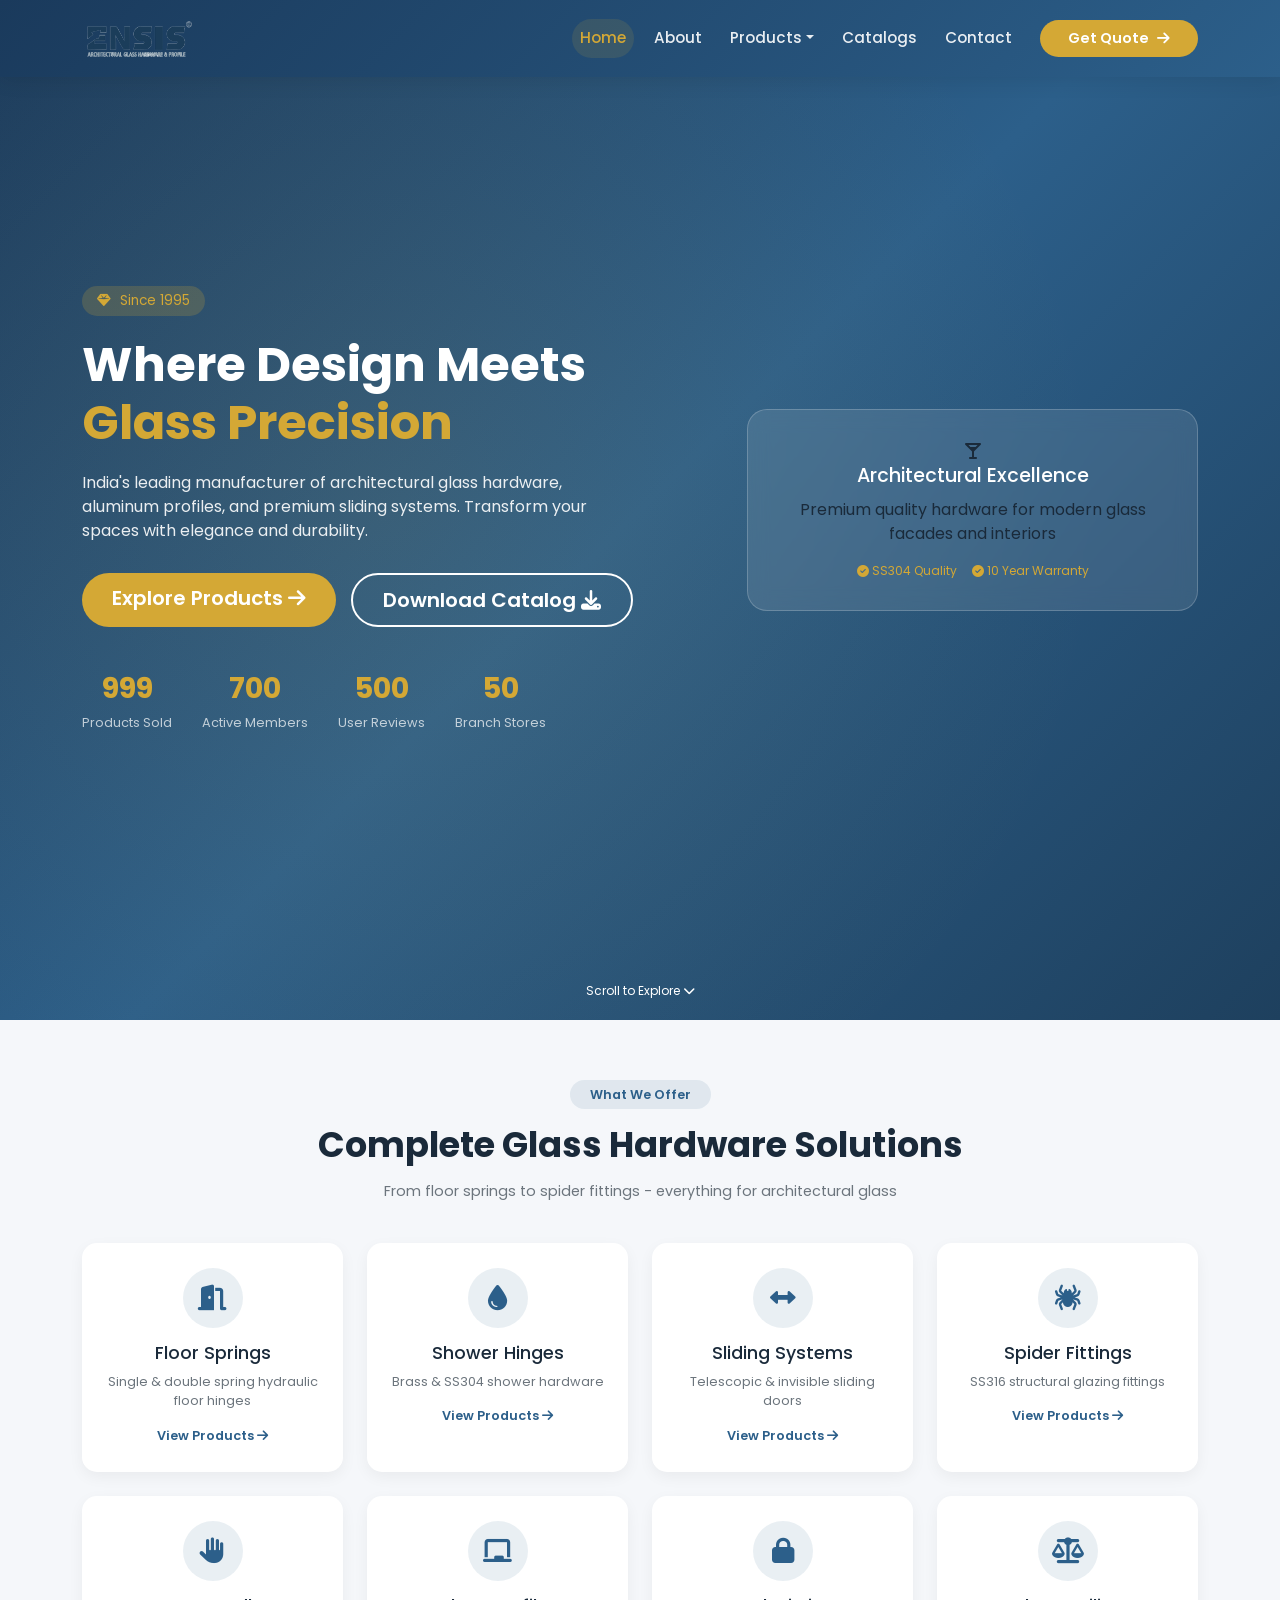
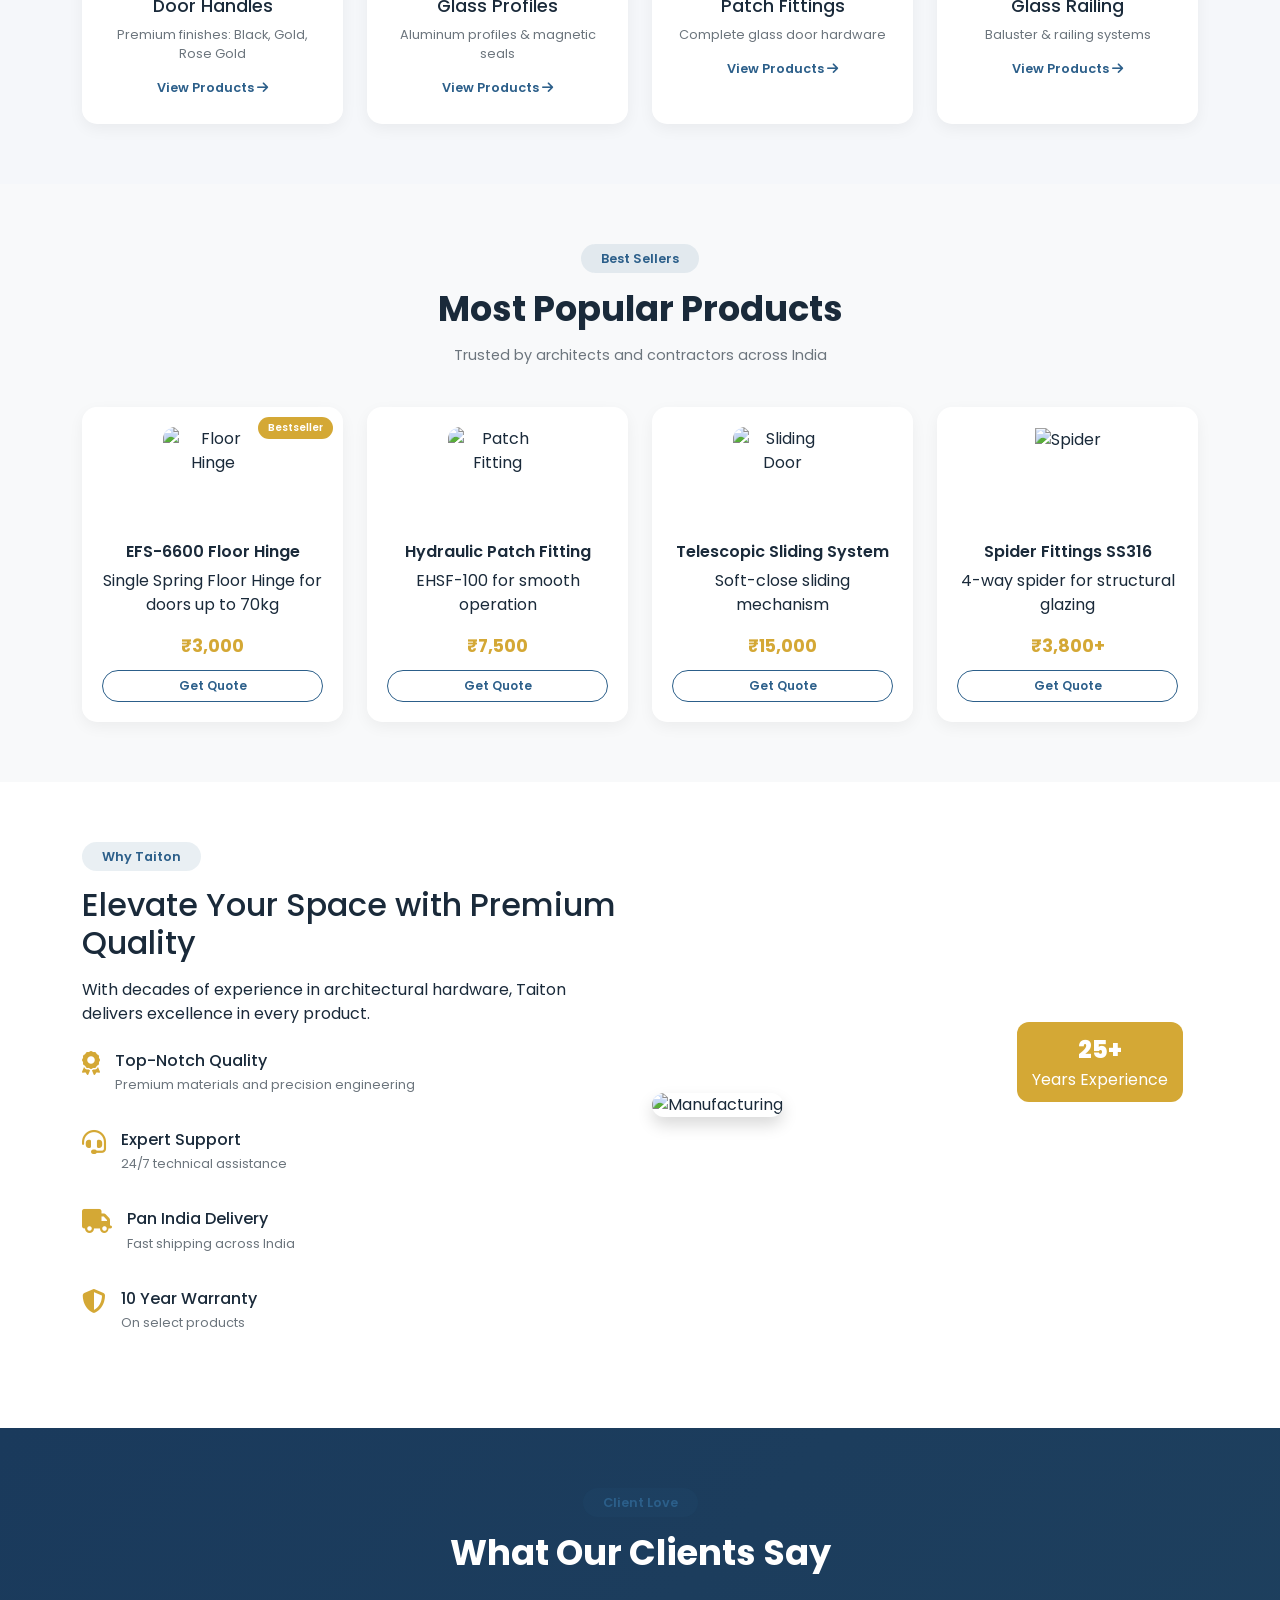
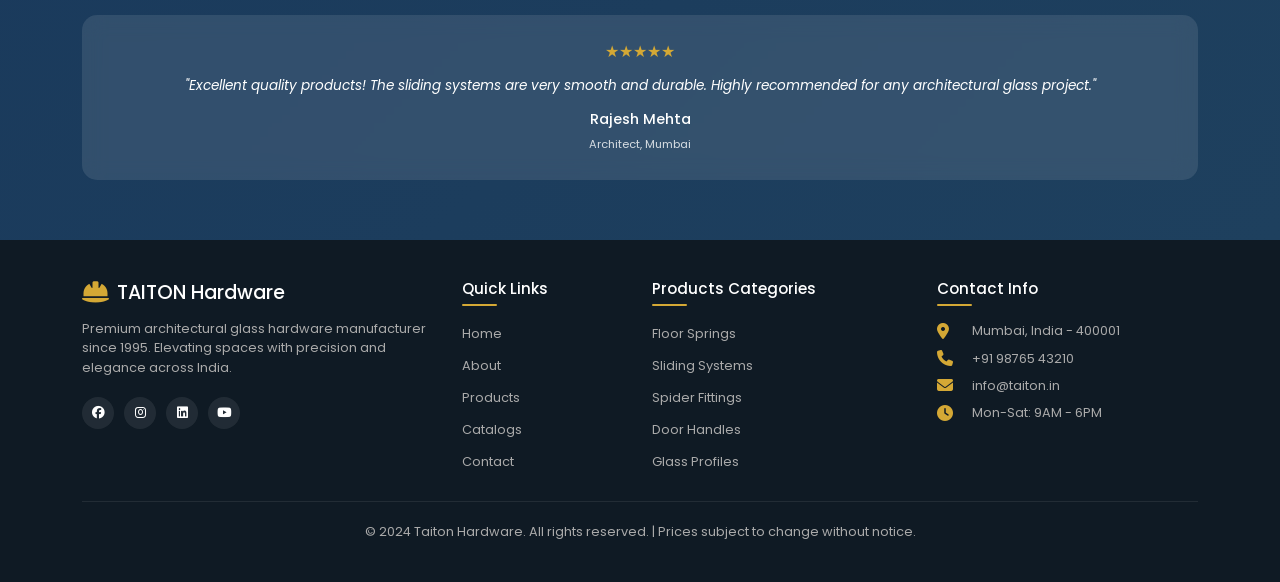
==== commit 8cffffc0: "Updated homepage design and fixed navbar" ====
--- a/index.html
+++ b/index.html
@@ -28,10 +28,9 @@
     <!-- ==================== NAVBAR WITH DROPDOWNS ==================== -->
     <nav class="navbar navbar-expand-lg navbar-dark fixed-top" id="mainNavbar">
         <div class="container">
-            <a class="navbar-brand" href="index.html">
-                <span class="brand-icon"><i class="fas fa-hard-hat"></i></span>
-                <span class="brand-text">TAITON</span>
-                <span class="brand-sub">Hardware</span>
+            <a class="navbar-brand-logo" href="index.html">
+                <img src="./images/logo.png" alt="ENGIS Hardware">
+                <span class="brand-text"></span>
             </a>
             <button class="navbar-toggler" type="button" data-bs-toggle="collapse" data-bs-target="#navbarNav">
                 <span class="navbar-toggler-icon"></span>
--- a/css/header-footer.css
+++ b/css/header-footer.css
@@ -1,8 +1,8 @@
-/* ==================== HEADER & FOOTER STYLES - TAITON HARDWARE ==================== */
+/* ==================== HEADER & FOOTER STYLES - TAITON/ENGIS HARDWARE ==================== */
 
 /* ==================== NAVBAR STYLES ==================== */
 #mainNavbar {
-    background: linear-gradient(135deg, #1a1a2e 0%, #16213e 100%);
+    background: linear-gradient(135deg, #1a3a5c 0%, #2c5f8a 100%);
     padding: 1rem 0;
     transition: all 0.3s ease;
     box-shadow: 0 2px 20px rgba(0, 0, 0, 0.1);
@@ -10,28 +10,44 @@
 
 #mainNavbar .navbar-brand {
     display: flex;
-    align-items: baseline;
-    gap: 5px;
+    align-items: center;
+    gap: 8px;
     text-decoration: none;
 }
 
 .brand-icon {
     font-size: 1.8rem;
-    color: #ffd700;
+    color: #d4a835;
 }
 
 .brand-text {
-    font-size: 1.8rem;
+    font-size: 1.6rem;
     font-weight: 800;
     letter-spacing: 2px;
     color: white;
 }
 
 .brand-sub {
-    font-size: 0.8rem;
-    font-weight: 300;
-    color: #ffd700;
+    font-size: 0.7rem;
+    font-weight: 500;
+    color: #d4a835;
+    background: rgba(212, 168, 53, 0.15);
+    padding: 2px 8px;
+    border-radius: 20px;
     margin-left: 5px;
+}
+
+/* Logo image style */
+.navbar-brand-logo {
+    display: flex;
+    align-items: center;
+    gap: 10px;
+    text-decoration: none;
+}
+
+.navbar-brand-logo img {
+    height: 45px;
+    width: auto;
 }
 
 .navbar-nav {
@@ -39,70 +55,359 @@
 }
 
 .navbar-nav .nav-link {
-    color: rgba(255, 255, 255, 0.85);
+    color: rgba(255, 255, 255, 0.9);
     font-weight: 500;
     margin: 0 0.25rem;
     transition: all 0.3s;
-    padding: 8px 16px;
-    border-radius: 8px;
+    padding: 8px 18px;
+    border-radius: 30px;
+    font-size: 0.95rem;
 }
 
 .navbar-nav .nav-link:hover,
 .navbar-nav .nav-link.active {
-    color: #ffd700;
-    background: rgba(255, 215, 0, 0.1);
+    color: #d4a835;
+    background: rgba(212, 168, 53, 0.12);
 }
 
 .btn-quote {
-    background: #ffd700;
+    background: #d4a835;
     border: none;
-    color: #1a1a2e;
+    color: #fff;
     font-weight: 600;
-    padding: 8px 25px;
-    border-radius: 50px;
+    padding: 8px 28px;
+    border-radius: 40px;
     transition: all 0.3s;
     text-decoration: none;
     display: inline-flex;
     align-items: center;
     gap: 8px;
+    font-size: 0.9rem;
 }
 
 .btn-quote:hover {
-    background: #ffed4a;
+    background: #c49b2e;
     transform: translateY(-2px);
-    color: #1a1a2e;
-}
-
-/* Dropdown Menu */
+    color: #fff;
+    box-shadow: 0 5px 15px rgba(0, 0, 0, 0.2);
+}
+
+/* ==================== DROPDOWN MENU STYLES (DESKTOP) ==================== */
 .dropdown-menu {
-    background: #16213e;
+    background: #ffffff;
     border: none;
-    border-radius: 15px;
+    border-radius: 16px;
     padding: 0.75rem 0;
-    margin-top: 10px;
-    box-shadow: 0 10px 30px rgba(0, 0, 0, 0.3);
+    margin-top: 12px;
+    box-shadow: 0 15px 35px rgba(0, 0, 0, 0.15);
+    min-width: 220px;
+    animation: fadeIn 0.2s ease;
+}
+
+@keyframes fadeIn {
+    from {
+        opacity: 0;
+        transform: translateY(-10px);
+    }
+
+    to {
+        opacity: 1;
+        transform: translateY(0);
+    }
 }
 
 .dropdown-item {
-    color: white;
-    padding: 0.6rem 1.5rem;
+    color: #1a2a3a;
+    padding: 0.6rem 1.8rem;
     transition: all 0.2s;
     font-size: 0.9rem;
+    font-weight: 500;
 }
 
 .dropdown-item:hover {
-    background: #ffd700;
-    color: #1a1a2e;
-}
-
-/* Large Dropdown for Products */
-.large-dropdown {
-    min-width: 280px;
+    background: rgba(44, 95, 138, 0.08);
+    color: #2c5f8a;
+    padding-left: 2rem;
+}
+
+/* ==================== MEGA MENU STYLES (DESKTOP) ==================== */
+.mega-menu {
+    width: 780px;
+    padding: 20px 25px;
+    left: auto;
+    right: auto;
+    background: #ffffff;
+    border-radius: 20px;
+}
+
+.mega-title {
+    color: #2c5f8a;
+    font-size: 0.9rem;
+    font-weight: 700;
+    margin-bottom: 12px;
+    padding-bottom: 8px;
+    border-bottom: 2px solid #d4a835;
+    display: inline-block;
+}
+
+.mega-menu .dropdown-item {
+    padding: 6px 0;
+    font-size: 0.85rem;
+    color: #4a5568;
+    background: transparent;
+}
+
+.mega-menu .dropdown-item:hover {
+    background: transparent;
+    color: #2c5f8a;
+    padding-left: 8px;
+}
+
+/* ==================== MOBILE STYLES (PERFECT DROPDOWN) ==================== */
+@media (max-width: 991.98px) {
+
+    /* Navbar container */
+    #mainNavbar {
+        padding: 0.8rem 0;
+    }
+
+    .navbar-brand {
+        z-index: 1001;
+    }
+
+    .brand-text {
+        font-size: 1.3rem;
+    }
+
+    .brand-icon {
+        font-size: 1.5rem;
+    }
+
+    .brand-sub {
+        font-size: 0.6rem;
+    }
+
+    /* Toggle button */
+    .navbar-toggler {
+        border: none;
+        padding: 8px 12px;
+        outline: none;
+        box-shadow: none;
+    }
+
+    .navbar-toggler:focus {
+        box-shadow: none;
+    }
+
+    .navbar-toggler-icon {
+        background-image: url("data:image/svg+xml,%3csvg xmlns='http://www.w3.org/2000/svg' viewBox='0 0 30 30'%3e%3cpath stroke='rgba(255,255,255,0.9)' stroke-linecap='round' stroke-miterlimit='10' stroke-width='2' d='M4 7h22M4 15h22M4 23h22'/%3e%3c/svg%3e");
+    }
+
+    /* Collapsible menu */
+    .navbar-collapse {
+        background: linear-gradient(135deg, #1a3a5c 0%, #2c5f8a 100%);
+        position: absolute;
+        top: 100%;
+        left: 0;
+        right: 0;
+        padding: 20px;
+        border-radius: 0 0 20px 20px;
+        max-height: calc(100vh - 70px);
+        overflow-y: auto;
+        box-shadow: 0 20px 40px rgba(0, 0, 0, 0.2);
+        transition: all 0.3s ease;
+    }
+
+    /* Nav items */
+    .navbar-nav {
+        margin: 0;
+        gap: 8px;
+    }
+
+    .navbar-nav .nav-link {
+        padding: 12px 16px;
+        border-radius: 12px;
+        font-size: 1rem;
+    }
+
+    /* Dropdown toggle styling */
+    .dropdown-toggle {
+        display: flex;
+        justify-content: space-between;
+        align-items: center;
+    }
+
+    .dropdown-toggle::after {
+        content: '\f078';
+        font-family: 'Font Awesome 6 Free';
+        font-weight: 900;
+        border: none;
+        margin-left: auto;
+        font-size: 0.75rem;
+        transition: transform 0.3s ease;
+    }
+
+    .dropdown-toggle.show::after {
+        transform: rotate(180deg);
+    }
+
+    /* Dropdown menu container */
+    .dropdown-menu {
+        position: static !important;
+        width: 100% !important;
+        background: rgba(255, 255, 255, 0.08) !important;
+        backdrop-filter: blur(10px);
+        border: 1px solid rgba(255, 255, 255, 0.15) !important;
+        border-radius: 14px !important;
+        margin-top: 8px !important;
+        margin-bottom: 8px !important;
+        padding: 10px !important;
+        box-shadow: none !important;
+        display: none !important;
+        animation: none !important;
+    }
+
+    .dropdown-menu.show {
+        display: block !important;
+    }
+
+    /* Dropdown items */
+    .dropdown-item {
+        color: rgba(255, 255, 255, 0.9) !important;
+        padding: 10px 16px !important;
+        border-radius: 10px !important;
+        font-size: 0.9rem !important;
+    }
+
+    .dropdown-item:hover {
+        background: rgba(212, 168, 53, 0.2) !important;
+        color: #d4a835 !important;
+    }
+
+    /* Mega menu mobile */
+    .mega-menu {
+        width: 100% !important;
+        padding: 15px !important;
+        background: rgba(255, 255, 255, 0.08) !important;
+        backdrop-filter: blur(10px);
+        border: 1px solid rgba(255, 255, 255, 0.15) !important;
+        border-radius: 14px !important;
+        display: none !important;
+        box-shadow: none !important;
+    }
+
+    .mega-menu.show {
+        display: block !important;
+    }
+
+    .mega-menu .row {
+        display: flex !important;
+        flex-direction: column !important;
+        gap: 15px !important;
+        margin: 0 !important;
+    }
+
+    .mega-menu .col-md-3 {
+        width: 100% !important;
+        padding: 0 !important;
+        margin-bottom: 5px !important;
+    }
+
+    .mega-title {
+        color: #d4a835 !important;
+        font-size: 0.9rem !important;
+        font-weight: 700 !important;
+        margin-bottom: 10px !important;
+        padding-bottom: 6px !important;
+        border-bottom: 1px solid rgba(212, 168, 53, 0.5) !important;
+        display: inline-block !important;
+        background: transparent !important;
+    }
+
+    .mega-menu .dropdown-item {
+        padding: 8px 12px !important;
+        font-size: 0.85rem !important;
+        color: rgba(255, 255, 255, 0.85) !important;
+        border-radius: 8px !important;
+    }
+
+    .mega-menu .dropdown-item:hover {
+        background: rgba(212, 168, 53, 0.15) !important;
+        color: #d4a835 !important;
+        padding-left: 18px !important;
+    }
+
+    /* Quote button on mobile */
+    .btn-quote {
+        margin-top: 15px;
+        margin-bottom: 10px;
+        width: 100%;
+        justify-content: center;
+        background: #d4a835;
+        color: #fff;
+    }
+
+    .btn-quote:hover {
+        background: #c49b2e;
+        transform: none;
+    }
+}
+
+/* ==================== TABLET STYLES (2 columns for mega menu) ==================== */
+@media (min-width: 768px) and (max-width: 991.98px) {
+    .mega-menu .row {
+        display: grid !important;
+        grid-template-columns: repeat(2, 1fr) !important;
+        gap: 15px !important;
+    }
+
+    .mega-menu .col-md-3 {
+        width: 100% !important;
+    }
+}
+
+/* ==================== SMALL MOBILE STYLES ==================== */
+@media (max-width: 576px) {
+    .brand-text {
+        font-size: 1.1rem;
+    }
+
+    .brand-icon {
+        font-size: 1.3rem;
+    }
+
+    .brand-sub {
+        font-size: 0.55rem;
+        padding: 1px 6px;
+    }
+
+    .navbar-nav .nav-link {
+        padding: 10px 14px;
+        font-size: 0.9rem;
+    }
+
+    .mega-menu {
+        padding: 12px !important;
+    }
+
+    .mega-title {
+        font-size: 0.85rem !important;
+    }
+
+    .mega-menu .dropdown-item {
+        padding: 6px 10px !important;
+        font-size: 0.8rem !important;
+    }
+
+    .btn-quote {
+        padding: 10px 20px;
+        font-size: 0.85rem;
+    }
 }
 
 /* ==================== FOOTER STYLES ==================== */
 .footer {
-    background: #0f0f1a;
+    background: #0f1a24;
     color: #aaa;
     padding: 60px 0 20px;
     margin-top: 0;
@@ -117,13 +422,23 @@
 
 .footer-logo i {
     font-size: 2rem;
-    color: #ffd700;
+    color: #d4a835;
+}
+
+.footer-logo img {
+    height: 45px;
+    width: auto;
 }
 
 .footer-logo h3 {
     margin-bottom: 0;
     font-size: 1.5rem;
     color: white;
+}
+
+.footer p {
+    line-height: 1.6;
+    margin-bottom: 20px;
 }
 
 .footer h4 {
@@ -141,13 +456,14 @@
     left: 0;
     width: 40px;
     height: 3px;
-    background: #ffd700;
+    background: #d4a835;
     border-radius: 3px;
 }
 
 .footer ul {
     list-style: none;
     padding: 0;
+    margin: 0;
 }
 
 .footer ul li {
@@ -157,30 +473,34 @@
 .footer ul li a {
     color: #aaa;
     text-decoration: none;
-    transition: color 0.3s;
+    transition: all 0.3s;
     font-size: 0.9rem;
+    display: inline-block;
 }
 
 .footer ul li a:hover {
-    color: #ffd700;
-    padding-left: 5px;
+    color: #d4a835;
+    transform: translateX(5px);
 }
 
 .contact-list li {
     display: flex;
     align-items: center;
-    gap: 10px;
+    gap: 12px;
+    margin-bottom: 12px;
 }
 
 .contact-list li i {
-    width: 25px;
-    color: #ffd700;
+    width: 28px;
+    color: #d4a835;
+    font-size: 1rem;
 }
 
 .footer-social {
     display: flex;
     gap: 12px;
     margin-top: 20px;
+    flex-wrap: wrap;
 }
 
 .footer-social a {
@@ -189,16 +509,17 @@
     justify-content: center;
     width: 38px;
     height: 38px;
-    background: rgba(255, 255, 255, 0.1);
+    background: rgba(255, 255, 255, 0.08);
     border-radius: 50%;
     color: white;
     transition: all 0.3s;
     text-decoration: none;
+    font-size: 1rem;
 }
 
 .footer-social a:hover {
-    background: #ffd700;
-    color: #1a1a2e;
+    background: #d4a835;
+    color: #fff;
     transform: translateY(-3px);
 }
 
@@ -206,25 +527,18 @@
     text-align: center;
     padding-top: 30px;
     margin-top: 30px;
-    border-top: 1px solid rgba(255, 255, 255, 0.1);
-    font-size: 0.85rem;
-}
-
-/* ==================== RESPONSIVE ==================== */
-@media (max-width: 992px) {
-    .navbar-nav {
-        margin: 1rem 0;
-    }
-
-    .btn-quote {
-        display: inline-flex;
-        width: fit-content;
-        margin-top: 10px;
-    }
-
-    .dropdown-menu {
-        background: #1a1a3e;
-        border: none;
+    border-top: 1px solid rgba(255, 255, 255, 0.08);
+    font-size: 0.8rem;
+}
+
+/* ==================== FOOTER RESPONSIVE ==================== */
+@media (max-width: 768px) {
+    .footer {
+        text-align: center;
+    }
+
+    .footer-logo {
+        justify-content: center;
     }
 
     .footer h4:after {
@@ -232,20 +546,6 @@
         transform: translateX(-50%);
     }
 
-    .footer .text-center-mobile {
-        text-align: center;
-    }
-}
-
-@media (max-width: 768px) {
-    .footer {
-        text-align: center;
-    }
-
-    .footer-logo {
-        justify-content: center;
-    }
-
     .contact-list li {
         justify-content: center;
     }
@@ -253,4 +553,194 @@
     .footer-social {
         justify-content: center;
     }
+}
+
+/* ==================== ANIMATIONS ==================== */
+@keyframes slideDown {
+    from {
+        opacity: 0;
+        transform: translateY(-10px);
+    }
+
+    to {
+        opacity: 1;
+        transform: translateY(0);
+    }
+}
+
+.dropdown-menu.show,
+.mega-menu.show {
+    animation: slideDown 0.25s ease forwards;
+}
+
+
+
+
+
+
+
+
+
+
+
+
+
+
+
+
+
+
+
+
+
+
+
+
+
+
+
+
+
+
+
+
+
+
+
+
+
+
+
+
+
+
+
+
+
+
+
+
+
+
+
+
+
+
+
+/* ==================== FIX FOR DROPDOWN POSITIONING ==================== */
+@media (min-width: 992px) {
+    .dropdown {
+        position: relative;
+    }
+    
+    .mega-menu {
+        position: absolute;
+        top: 100%;
+        left: 50%;
+        transform: translateX(-50%);
+        margin-top: 12px;
+    }
+    
+    /* Align mega menu to left for first dropdown items */
+    .navbar-nav > .dropdown:first-child .mega-menu {
+        left: 0;
+        transform: none;
+    }
+    
+    /* Align mega menu to right for last dropdown items */
+    .navbar-nav > .dropdown:last-child .mega-menu {
+        left: auto;
+        right: 0;
+        transform: none;
+    }
+    
+    /* Prevent mega menu from going off screen */
+    .mega-menu {
+        max-width: 90vw;
+        width: auto;
+        min-width: 600px;
+    }
+}
+
+@media (min-width: 1200px) {
+    .mega-menu {
+        width: 780px;
+        min-width: 780px;
+    }
+}
+
+@media (max-width: 1199px) and (min-width: 992px) {
+    .mega-menu {
+        width: 700px;
+        min-width: 700px;
+    }
+}
+
+@media (max-width: 991px) {
+    .mega-menu {
+        position: static !important;
+        transform: none !important;
+        left: auto !important;
+        right: auto !important;
+        width: 100% !important;
+        min-width: 100% !important;
+    }
+}
+
+
+
+
+
+
+
+
+
+
+
+
+
+
+
+
+
+
+
+
+
+
+
+
+
+
+
+
+
+
+/* ==================== FORCE DROPDOWN TO OPEN ON RIGHT SIDE ==================== */
+@media (min-width: 992px) {
+    /* Make all dropdowns open to the right */
+    .dropdown-menu {
+        left: auto !important;
+        right: 0 !important;
+        transform: translateX(0) !important;
+    }
+    
+    /* Ensure mega menu also opens on right */
+    .mega-dropdown-menu {
+        left: auto !important;
+        right: 0 !important;
+        transform: translateX(0) !important;
+    }
+    
+    /* First dropdown item - also on right */
+    .navbar-nav > .nav-item:first-child .dropdown-menu {
+        left: auto !important;
+        right: 0 !important;
+    }
+    
+    /* Last dropdown item - on right */
+    .navbar-nav > .nav-item:last-child .dropdown-menu {
+        left: auto !important;
+        right: 0 !important;
+    }
 }
--- a/css/style.css
+++ b/css/style.css
@@ -1,5 +1,3 @@
-/* ==================== MAIN STYLESHEET - TAITON HARDWARE ==================== */
-
 * {
     margin: 0;
     padding: 0;
@@ -9,15 +7,27 @@
 body {
     font-family: 'Poppins', sans-serif;
     overflow-x: hidden;
-    background: #ffffff;
-    color: #1a1a2e;
-}
-
-/* ==================== HERO SECTION ==================== */
+    background: #f5f7fa;
+    color: #1a2a3a;
+}
+
+:root {
+    --primary-color: #2c5f8a;
+    --primary-dark: #1e405e;
+    --primary-light: #4a7fa8;
+    --secondary-color: #d4a835;
+    --secondary-dark: #b8922a;
+    --accent-color: #e8b931;
+    --text-dark: #1a2a3a;
+    --text-light: #6c757d;
+    --bg-light: #f8f9fa;
+    --bg-gray: #f0f2f5;
+}
+
 .hero-section {
     position: relative;
     min-height: 100vh;
-    background: linear-gradient(135deg, #0f0c29 0%, #1a1a3e 50%, #24243e 100%);
+    background: linear-gradient(135deg, #1a3a5c 0%, #2c5f8a 50%, #1e405e 100%);
     display: flex;
     align-items: center;
     overflow: hidden;
@@ -29,7 +39,7 @@
     left: 0;
     right: 0;
     bottom: 0;
-    background: radial-gradient(circle at 30% 50%, rgba(255, 215, 0, 0.1) 0%, transparent 70%);
+    background: radial-gradient(circle at 30% 50%, rgba(212, 168, 53, 0.1) 0%, transparent 70%);
 }
 
 .hero-container {
@@ -39,8 +49,8 @@
 
 .hero-badge {
     display: inline-block;
-    background: rgba(255, 215, 0, 0.2);
-    color: #ffd700;
+    background: rgba(212, 168, 53, 0.2);
+    color: #d4a835;
     padding: 5px 15px;
     border-radius: 50px;
     font-size: 0.85rem;
@@ -52,7 +62,7 @@
 }
 
 .hero-title {
-    font-size: 3.8rem;
+    font-size: 3rem;
     font-weight: 700;
     color: white;
     margin-bottom: 20px;
@@ -60,13 +70,12 @@
 }
 
 .hero-title .highlight {
-    color: #ffd700;
-    position: relative;
+    color: #d4a835;
 }
 
 .hero-text {
-    color: rgba(255, 255, 255, 0.85);
-    font-size: 1.1rem;
+    color: rgba(255, 255, 255, 0.9);
+    font-size: 1rem;
     margin-bottom: 30px;
     max-width: 550px;
 }
@@ -79,17 +88,17 @@
 }
 
 .btn-primary {
-    background: linear-gradient(135deg, #ffd700, #ffb700);
+    background: #d4a835;
     border: none;
-    color: #1a1a2e;
+    color: #fff;
     font-weight: 600;
-    padding: 12px 35px;
+    padding: 10px 30px;
     border-radius: 50px;
     transition: all 0.3s;
 }
 
 .btn-primary:hover {
-    background: linear-gradient(135deg, #ffed4a, #ffd700);
+    background: #c49b2e;
     transform: translateY(-3px);
     box-shadow: 0 10px 25px rgba(0, 0, 0, 0.2);
 }
@@ -97,7 +106,7 @@
 .btn-outline-light {
     border: 2px solid white;
     background: transparent;
-    padding: 12px 35px;
+    padding: 10px 30px;
     border-radius: 50px;
     font-weight: 600;
     transition: all 0.3s;
@@ -108,13 +117,13 @@
 
 .btn-outline-light:hover {
     background: white;
-    color: #1a1a2e;
+    color: #1e405e;
     transform: translateY(-3px);
 }
 
 .hero-stats {
     display: flex;
-    gap: 40px;
+    gap: 30px;
     flex-wrap: wrap;
 }
 
@@ -124,37 +133,37 @@
 
 .stat-number {
     display: block;
-    font-size: 2rem;
+    font-size: 1.8rem;
     font-weight: 700;
-    color: #ffd700;
+    color: #d4a835;
 }
 
 .stat-label {
     color: rgba(255, 255, 255, 0.7);
-    font-size: 0.85rem;
+    font-size: 0.8rem;
 }
 
 .hero-card {
     background: rgba(255, 255, 255, 0.1);
     backdrop-filter: blur(10px);
-    border-radius: 30px;
-    padding: 40px;
+    border-radius: 20px;
+    padding: 30px;
     text-align: center;
     border: 1px solid rgba(255, 255, 255, 0.2);
 }
 
-.glass-card .glass-effect {
-    position: relative;
-}
-
-.hero-card i {
-    font-size: 4rem;
-    color: #ffd700;
-    margin-bottom: 20px;
+.hero-card img {
+    width: 100px;
+    height: 100px;
+    border-radius: 50%;
+    object-fit: cover;
+    margin-bottom: 15px;
+    border: 2px solid #d4a835;
 }
 
 .hero-card h3 {
     color: white;
+    font-size: 1.2rem;
     margin-bottom: 10px;
 }
 
@@ -162,27 +171,22 @@
     display: flex;
     justify-content: center;
     gap: 15px;
-    margin-top: 20px;
+    margin-top: 15px;
 }
 
 .glass-features span {
-    font-size: 0.8rem;
-    color: #ffd700;
-}
-
-.glass-features i {
-    font-size: 0.8rem;
-    margin-right: 5px;
+    font-size: 0.75rem;
+    color: #d4a835;
 }
 
 .scroll-indicator {
     position: absolute;
-    bottom: 30px;
+    bottom: 20px;
     left: 50%;
     transform: translateX(-50%);
     text-align: center;
     color: white;
-    font-size: 0.8rem;
+    font-size: 0.75rem;
     animation: bounce 2s infinite;
 }
 
@@ -194,808 +198,436 @@
     }
 
     50% {
-        transform: translateX(-50%) translateY(10px);
-    }
-}
-
-/* ==================== SECTION COMMON ==================== */
+        transform: translateX(-50%) translateY(8px);
+    }
+}
+
 section {
-    padding: 80px 0;
+    padding: 60px 0;
 }
 
 .section-header {
-    margin-bottom: 50px;
+    margin-bottom: 40px;
 }
 
 .section-subtitle {
     display: inline-block;
-    background: rgba(255, 215, 0, 0.15);
-    color: #ffd700;
+    background: rgba(44, 95, 138, 0.1);
+    color: #2c5f8a;
     padding: 5px 20px;
     border-radius: 50px;
-    font-size: 0.85rem;
+    font-size: 0.8rem;
     font-weight: 600;
     margin-bottom: 15px;
 }
 
 .section-title {
-    font-size: 2.8rem;
+    font-size: 2.2rem;
     font-weight: 700;
     margin-bottom: 15px;
-    color: #1a1a2e;
+    color: #1a2a3a;
 }
 
 .section-desc {
-    color: #666;
+    color: #6c757d;
     max-width: 700px;
     margin: 0 auto;
-}
-
-.text-white {
-    color: white !important;
+    font-size: 0.9rem;
 }
 
 .bg-light {
-    background: #f8f9fa;
-}
-
-/* ==================== CATEGORY CARDS ==================== */
+    background: #f0f2f5;
+}
+
 .category-card {
     background: white;
-    border-radius: 20px;
-    padding: 40px 30px;
+    border-radius: 15px;
+    padding: 25px 20px;
     text-align: center;
     transition: all 0.3s;
-    box-shadow: 0 5px 20px rgba(0, 0, 0, 0.05);
+    box-shadow: 0 5px 15px rgba(0, 0, 0, 0.05);
     height: 100%;
 }
 
 .category-card:hover {
-    transform: translateY(-10px);
-    box-shadow: 0 20px 40px rgba(0, 0, 0, 0.1);
+    transform: translateY(-8px);
+    box-shadow: 0 15px 30px rgba(0, 0, 0, 0.1);
 }
 
 .category-icon {
-    width: 70px;
-    height: 70px;
-    background: linear-gradient(135deg, #ffd70020, #ffb70010);
+    width: 60px;
+    height: 60px;
+    background: rgba(44, 95, 138, 0.1);
     border-radius: 50%;
     display: flex;
     align-items: center;
     justify-content: center;
-    margin: 0 auto 20px;
+    margin: 0 auto 15px;
 }
 
 .category-icon i {
-    font-size: 2rem;
-    color: #ffd700;
+    font-size: 1.6rem;
+    color: #2c5f8a;
 }
 
 .category-card h3 {
-    font-size: 1.2rem;
-    margin-bottom: 10px;
+    font-size: 1.1rem;
+    margin-bottom: 8px;
 }
 
 .category-card p {
-    font-size: 0.85rem;
-    color: #666;
-    margin-bottom: 15px;
+    font-size: 0.8rem;
+    color: #6c757d;
+    margin-bottom: 12px;
+}
+
+.category-card img {
+    width: 100%;
+    height: 120px;
+    object-fit: cover;
+    border-radius: 10px;
+    margin: 10px 0;
 }
 
 .category-link {
-    color: #ffd700;
+    color: #2c5f8a;
     text-decoration: none;
     font-weight: 600;
-    font-size: 0.85rem;
-    transition: all 0.3s;
-}
-
-.category-link:hover {
-    color: #1a1a2e;
-    letter-spacing: 1px;
-}
-
-/* ==================== PRODUCT CARDS ==================== */
+    font-size: 0.8rem;
+}
+
 .product-card {
     background: white;
-    border-radius: 20px;
-    padding: 25px;
+    border-radius: 15px;
+    padding: 20px;
     text-align: center;
     transition: all 0.3s;
-    box-shadow: 0 5px 20px rgba(0, 0, 0, 0.05);
+    box-shadow: 0 5px 15px rgba(0, 0, 0, 0.05);
     height: 100%;
     position: relative;
 }
 
-.product-card:hover {
-    transform: translateY(-5px);
-    box-shadow: 0 15px 35px rgba(0, 0, 0, 0.1);
-}
-
 .product-card.featured {
-    border: 2px solid #ffd700;
+    border: 2px solid #d4a835;
 }
 
 .product-badge {
     position: absolute;
-    top: 15px;
-    right: 15px;
-    background: #ffd700;
-    color: #1a1a2e;
-    padding: 4px 12px;
-    border-radius: 50px;
-    font-size: 0.7rem;
+    top: 10px;
+    right: 10px;
+    background: #d4a835;
+    color: #fff;
+    padding: 3px 10px;
+    border-radius: 20px;
+    font-size: 0.65rem;
     font-weight: 600;
-    z-index: 1;
 }
 
 .product-image {
-    width: 120px;
-    height: 120px;
-    margin: 0 auto 20px;
+    width: 100px;
+    height: 100px;
+    margin: 0 auto 15px;
     overflow: hidden;
-    border-radius: 15px;
+    border-radius: 12px;
 }
 
 .product-image img {
     width: 100%;
     height: 100%;
     object-fit: cover;
-    transition: transform 0.3s;
-}
-
-.product-card:hover .product-image img {
-    transform: scale(1.05);
-}
-
-.product-title {
+}
+
+.product-card h3 {
+    font-size: 1rem;
+    font-weight: 600;
+    margin-bottom: 8px;
+}
+
+.product-desc {
+    font-size: 0.75rem;
+    color: #6c757d;
+    margin-bottom: 10px;
+}
+
+.product-price {
     font-size: 1.1rem;
-    font-weight: 600;
+    font-weight: 700;
+    color: #d4a835;
     margin-bottom: 10px;
 }
 
-.product-desc {
-    font-size: 0.85rem;
-    color: #666;
-    margin-bottom: 15px;
-    line-height: 1.4;
-}
-
-.product-price {
-    font-size: 1.3rem;
-    font-weight: 700;
-    color: #ffd700;
-    margin-bottom: 15px;
-}
-
 .product-meta {
     display: flex;
     justify-content: center;
-    gap: 15px;
-    margin-bottom: 15px;
+    gap: 10px;
+    margin-bottom: 12px;
+    flex-wrap: wrap;
 }
 
 .product-meta span {
-    font-size: 0.7rem;
+    font-size: 0.65rem;
     color: #888;
-}
-
-.product-meta i {
-    margin-right: 5px;
 }
 
 .btn-outline-primary {
     background: transparent;
-    border: 2px solid #ffd700;
-    color: #1a1a2e;
+    border: 1px solid #2c5f8a;
+    color: #2c5f8a;
     font-weight: 600;
-    transition: all 0.3s;
-    border-radius: 50px;
-    padding: 8px 15px;
+    border-radius: 30px;
+    padding: 6px 12px;
+    font-size: 0.75rem;
+    width: 100%;
 }
 
 .btn-outline-primary:hover {
-    background: #ffd700;
-    border-color: #ffd700;
-    color: #1a1a2e;
-}
-
-/* ==================== ABOUT CARDS ==================== */
-.about-card {
-    background: white;
-    padding: 40px 30px;
-    border-radius: 20px;
-    text-align: center;
-    box-shadow: 0 5px 30px rgba(0, 0, 0, 0.05);
-    transition: all 0.3s;
-    height: 100%;
-}
-
-.about-card:hover {
-    transform: translateY(-10px);
-    box-shadow: 0 15px 40px rgba(0, 0, 0, 0.1);
-}
-
-.about-icon {
-    width: 80px;
-    height: 80px;
-    background: linear-gradient(135deg, #ffd700, #ffed4a);
-    border-radius: 50%;
-    display: flex;
-    align-items: center;
-    justify-content: center;
-    margin: 0 auto 25px;
-}
-
-.about-icon i {
-    font-size: 2rem;
-    color: #1a1a2e;
-}
-
-/* ==================== PAGE HEADER ==================== */
+    background: #2c5f8a;
+    color: white;
+}
+
 .page-header {
-    background: linear-gradient(135deg, #1a1a2e 0%, #16213e 100%);
-    padding: 150px 0 80px;
+    background: linear-gradient(135deg, #1a3a5c 0%, #2c5f8a 100%);
+    padding: 120px 0 60px;
     text-align: center;
     color: white;
 }
 
 .page-header h1 {
-    font-size: 3.5rem;
+    font-size: 2.5rem;
     font-weight: 700;
-    margin-bottom: 15px;
+    margin-bottom: 10px;
 }
 
 .page-header p {
-    font-size: 1.1rem;
+    font-size: 1rem;
     opacity: 0.9;
 }
 
-/* ==================== TESTIMONIALS ==================== */
 .testimonials-section {
-    background: linear-gradient(135deg, #1a1a2e 0%, #16213e 100%);
+    background: linear-gradient(135deg, #1a3a5c 0%, #1e405e 100%);
 }
 
 .testimonial-card {
     background: rgba(255, 255, 255, 0.1);
     backdrop-filter: blur(10px);
-    border-radius: 20px;
-    padding: 30px;
+    border-radius: 15px;
+    padding: 25px;
     text-align: center;
     height: 100%;
     color: white;
 }
 
 .testimonial-card .stars {
-    color: #ffd700;
+    color: #d4a835;
+    margin-bottom: 12px;
+    font-size: 1rem;
+}
+
+.testimonial-card p {
     margin-bottom: 15px;
-    font-size: 1.2rem;
-}
-
-.testimonial-card p {
-    margin-bottom: 20px;
     font-style: italic;
-    font-size: 0.95rem;
+    font-size: 0.85rem;
 }
 
 .client-info h4 {
-    margin-bottom: 5px;
-    font-size: 1rem;
+    margin-bottom: 3px;
+    font-size: 0.9rem;
 }
 
 .client-info span {
-    font-size: 0.8rem;
+    font-size: 0.7rem;
     opacity: 0.8;
 }
 
-/* ==================== WHY CHOOSE US SECTION ==================== */
 .why-choose-us {
     background: white;
 }
 
 .why-content h2 {
-    font-size: 2.5rem;
+    font-size: 2rem;
+    margin-bottom: 15px;
+}
+
+.why-features {
+    margin-top: 25px;
+}
+
+.feature {
+    display: flex;
+    gap: 15px;
     margin-bottom: 20px;
 }
 
-.why-features {
-    margin-top: 30px;
-}
-
-.feature {
-    display: flex;
-    gap: 20px;
-    margin-bottom: 25px;
-}
-
 .feature i {
-    font-size: 2rem;
-    color: #ffd700;
+    font-size: 1.5rem;
+    color: #d4a835;
 }
 
 .feature h4 {
-    font-size: 1.1rem;
+    font-size: 1rem;
     margin-bottom: 5px;
 }
 
 .feature p {
-    font-size: 0.85rem;
-    color: #666;
+    font-size: 0.8rem;
+    color: #6c757d;
 }
 
 .why-image {
     position: relative;
 }
 
+.why-image img {
+    width: 100%;
+    border-radius: 15px;
+    height: 350px;
+    object-fit: cover;
+}
+
 .experience-badge {
     position: absolute;
-    bottom: 20px;
-    right: 20px;
-    background: #ffd700;
-    color: #1a1a2e;
-    padding: 15px 20px;
-    border-radius: 15px;
-    text-align: center;
-    font-weight: 600;
+    bottom: 15px;
+    right: 15px;
+    background: #d4a835;
+    color: #fff;
+    padding: 10px 15px;
+    border-radius: 12px;
+    text-align: center;
 }
 
 .experience-badge span {
-    font-size: 2rem;
+    font-size: 1.5rem;
     font-weight: 800;
     display: block;
 }
 
-/* ==================== MISSION VISION ==================== */
-.mission-card {
-    background: white;
-    border-radius: 20px;
-    padding: 40px;
-    text-align: center;
-    box-shadow: 0 5px 20px rgba(0, 0, 0, 0.05);
-    height: 100%;
-}
-
-.mission-card i {
-    font-size: 3rem;
-    color: #ffd700;
-    margin-bottom: 20px;
-}
-
-.mission-card h3 {
+.footer {
+    background: #0f1a24;
+    color: #aaa;
+    padding: 40px 0 20px;
+}
+
+.footer-logo {
+    display: flex;
+    align-items: center;
+    gap: 8px;
     margin-bottom: 15px;
 }
 
-/* ==================== VALUES SECTION ==================== */
-.value-card {
-    background: white;
-    border-radius: 20px;
-    padding: 30px;
-    text-align: center;
-    transition: all 0.3s;
-    height: 100%;
-}
-
-.value-card:hover {
-    transform: translateY(-5px);
-    box-shadow: 0 10px 30px rgba(0, 0, 0, 0.1);
-}
-
-.value-icon {
-    width: 70px;
-    height: 70px;
-    background: #f8f9fa;
+.footer-logo i {
+    font-size: 1.5rem;
+    color: #d4a835;
+}
+
+.footer-logo h3 {
+    margin: 0;
+    font-size: 1.2rem;
+    color: white;
+}
+
+.footer p {
+    font-size: 0.8rem;
+    line-height: 1.5;
+}
+
+.footer h4 {
+    color: white;
+    font-size: 0.95rem;
+    margin-bottom: 15px;
+    padding-bottom: 8px;
+    position: relative;
+}
+
+.footer h4:after {
+    content: '';
+    position: absolute;
+    bottom: 0;
+    left: 0;
+    width: 35px;
+    height: 2px;
+    background: #d4a835;
+}
+
+.footer ul {
+    list-style: none;
+    padding: 0;
+}
+
+.footer ul li {
+    margin-bottom: 8px;
+}
+
+.footer ul li a {
+    color: #aaa;
+    text-decoration: none;
+    font-size: 0.8rem;
+}
+
+.footer ul li a:hover {
+    color: #d4a835;
+    padding-left: 5px;
+}
+
+.contact-list li {
+    display: flex;
+    align-items: center;
+    gap: 10px;
+    margin-bottom: 10px;
+    font-size: 0.8rem;
+}
+
+.contact-list li i {
+    width: 25px;
+    color: #d4a835;
+}
+
+.footer-social {
+    display: flex;
+    gap: 10px;
+    margin-top: 15px;
+}
+
+.footer-social a {
+    width: 32px;
+    height: 32px;
+    background: rgba(255, 255, 255, 0.08);
     border-radius: 50%;
     display: flex;
     align-items: center;
     justify-content: center;
-    margin: 0 auto 20px;
-}
-
-.value-icon i {
-    font-size: 1.8rem;
-    color: #ffd700;
-}
-
-/* ==================== TEAM SECTION ==================== */
-.team-card {
-    text-align: center;
-    background: white;
-    border-radius: 20px;
-    padding: 30px;
-    box-shadow: 0 5px 20px rgba(0, 0, 0, 0.05);
-}
-
-.team-img {
-    width: 150px;
-    height: 150px;
-    border-radius: 50%;
-    overflow: hidden;
-    margin: 0 auto 20px;
-}
-
-.team-img img {
-    width: 100%;
-    height: 100%;
-    object-fit: cover;
-}
-
-.team-card h3 {
-    font-size: 1.2rem;
-    margin-bottom: 5px;
-}
-
-.team-card span {
-    color: #ffd700;
-    font-size: 0.85rem;
-    display: block;
-    margin-bottom: 10px;
-}
-
-.team-card p {
-    font-size: 0.8rem;
-    color: #666;
-}
-
-/* ==================== CERTIFICATIONS ==================== */
-.cert-card {
-    background: white;
-    border-radius: 15px;
-    padding: 20px;
-    text-align: center;
-    transition: all 0.3s;
-}
-
-.cert-card i {
-    font-size: 2rem;
-    color: #ffd700;
-    display: block;
-    margin-bottom: 10px;
-}
-
-.cert-card span {
-    font-size: 0.8rem;
-    font-weight: 500;
-}
-
-/* ==================== CATALOGS ==================== */
-.catalogs-main-section {
-    padding: 80px 0;
-}
-
-.catalog-download-card {
-    background: white;
-    border-radius: 25px;
-    padding: 40px;
-    text-align: center;
-    box-shadow: 0 10px 40px rgba(0, 0, 0, 0.08);
-    height: 100%;
-    transition: all 0.3s;
-}
-
-.catalog-download-card:hover {
-    transform: translateY(-10px);
-    box-shadow: 0 20px 50px rgba(0, 0, 0, 0.15);
-}
-
-.catalog-icon i {
-    font-size: 4rem;
-    color: #e74c3c;
-    margin-bottom: 20px;
-}
-
-.catalog-download-card h2 {
-    margin-bottom: 15px;
-}
-
-.catalog-desc {
-    color: #666;
-    margin-bottom: 20px;
-}
-
-.catalog-features {
-    text-align: left;
-    margin: 25px 0;
-    list-style: none;
-    padding: 0;
-}
-
-.catalog-features li {
-    margin-bottom: 10px;
-    font-size: 0.9rem;
-}
-
-.catalog-features li i {
-    color: #2ecc71;
-    margin-right: 10px;
-    font-size: 0.9rem;
-}
-
-.catalog-meta {
-    display: flex;
-    justify-content: center;
-    gap: 20px;
-    margin: 20px 0;
-    font-size: 0.8rem;
-    color: #888;
-}
-
-.catalog-meta i {
-    margin-right: 5px;
-}
-
-.catalog-preview {
-    padding: 60px 0;
-}
-
-.preview-card {
-    background: white;
-    border-radius: 15px;
-    padding: 25px;
-    text-align: center;
-    transition: all 0.3s;
-    box-shadow: 0 5px 15px rgba(0, 0, 0, 0.05);
-}
-
-.preview-card:hover {
-    transform: translateY(-5px);
-    box-shadow: 0 10px 25px rgba(0, 0, 0, 0.1);
-}
-
-.preview-icon i {
-    font-size: 2rem;
-    color: #ffd700;
-    margin-bottom: 15px;
-}
-
-.preview-card h4 {
-    font-size: 1rem;
-    margin-bottom: 8px;
-}
-
-.preview-card p {
-    font-size: 0.75rem;
-    color: #666;
-    margin-bottom: 10px;
-}
-
-.preview-count {
+    color: white;
+    font-size: 0.8rem;
+}
+
+.footer-social a:hover {
+    background: #d4a835;
+    transform: translateY(-2px);
+}
+
+.footer-bottom {
+    text-align: center;
+    padding-top: 20px;
+    margin-top: 20px;
+    border-top: 1px solid rgba(255, 255, 255, 0.08);
     font-size: 0.7rem;
-    color: #ffd700;
-    font-weight: 600;
-}
-
-.catalog-request {
-    padding: 60px 0;
-}
-
-.request-card {
-    background: linear-gradient(135deg, #1a1a2e, #16213e);
-    border-radius: 25px;
-    padding: 50px;
-    color: white;
-}
-
-.request-card h3 {
-    margin-bottom: 10px;
-}
-
-/* ==================== CONTACT PAGE ==================== */
-.contact-page-section {
-    padding: 80px 0;
-}
-
-.contact-info-card,
-.contact-form-card {
-    background: white;
-    border-radius: 25px;
-    padding: 40px;
-    box-shadow: 0 10px 40px rgba(0, 0, 0, 0.08);
-}
-
-.contact-info {
-    display: flex;
-    gap: 20px;
-    margin-bottom: 30px;
-    align-items: flex-start;
-}
-
-.contact-info i {
-    width: 50px;
-    height: 50px;
-    background: #f0f0f0;
-    border-radius: 50%;
-    display: flex;
-    align-items: center;
-    justify-content: center;
-    font-size: 1.3rem;
-    color: #ffd700;
-}
-
-.contact-info h4 {
-    font-size: 1rem;
-    margin-bottom: 5px;
-}
-
-.contact-info p {
-    margin-bottom: 0;
-    color: #666;
-    font-size: 0.9rem;
-}
-
-.social-connect {
-    margin-top: 30px;
-    padding-top: 20px;
-    border-top: 1px solid #eee;
-}
-
-.social-connect h4 {
-    margin-bottom: 15px;
-}
-
-.social-connect .social-links {
-    display: flex;
-    gap: 12px;
-}
-
-.social-connect .social-links a {
-    width: 40px;
-    height: 40px;
-    background: #f0f0f0;
-    border-radius: 50%;
-    display: flex;
-    align-items: center;
-    justify-content: center;
-    color: #1a1a2e;
-    transition: all 0.3s;
-}
-
-.social-connect .social-links a:hover {
-    background: #ffd700;
-    transform: translateY(-3px);
-}
-
-.contact-form-card .form-label {
-    font-weight: 500;
-    font-size: 0.85rem;
-}
-
-.contact-form-card .form-control,
-.contact-form-card .form-select {
-    border-radius: 12px;
-    padding: 12px 20px;
-    border: 1px solid #e0e0e0;
-}
-
-.contact-form-card .form-control:focus,
-.contact-form-card .form-select:focus {
-    border-color: #ffd700;
-    box-shadow: 0 0 0 0.2rem rgba(255, 215, 0, 0.25);
-}
-
-.map-section {
-    padding: 0 0 80px;
-}
-
-.map-card {
-    border-radius: 25px;
-    overflow: hidden;
-    box-shadow: 0 10px 40px rgba(0, 0, 0, 0.08);
-}
-
-.branch-section {
-    padding: 60px 0;
-}
-
-.branch-card {
-    background: white;
-    border-radius: 15px;
-    padding: 25px;
-    text-align: center;
-    box-shadow: 0 5px 15px rgba(0, 0, 0, 0.05);
-    transition: all 0.3s;
-}
-
-.branch-card:hover {
-    transform: translateY(-5px);
-}
-
-.branch-card i {
-    font-size: 2rem;
-    color: #ffd700;
-    margin-bottom: 15px;
-}
-
-.branch-card h4 {
-    font-size: 1rem;
-    margin-bottom: 5px;
-}
-
-.branch-card p {
-    font-size: 0.8rem;
-    color: #666;
-}
-
-/* ==================== ABOUT STORY SECTION ==================== */
-.about-story {
-    padding: 80px 0;
-}
-
-.about-stat {
-    background: #f8f9fa;
-    padding: 20px;
-    border-radius: 15px;
-    text-align: center;
-}
-
-.about-stat span {
-    font-size: 2rem;
-    font-weight: 700;
-    color: #ffd700;
-}
-
-/* ==================== RESPONSIVE ==================== */
-@media (max-width: 1200px) {
+}
+
+@media (max-width: 992px) {
     .hero-title {
-        font-size: 3rem;
+        font-size: 2.2rem;
     }
 
     .section-title {
-        font-size: 2.3rem;
-    }
-}
-
-@media (max-width: 992px) {
-    section {
-        padding: 60px 0;
-    }
-
-    .hero-title {
-        font-size: 2.5rem;
-    }
-
-    .hero-stats {
-        justify-content: center;
-    }
-
-    .hero-buttons {
-        justify-content: center;
-    }
-
-    .hero-text {
-        text-align: center;
-        margin-left: auto;
-        margin-right: auto;
-    }
-
-    .hero-badge {
-        display: table;
-        margin-left: auto;
-        margin-right: auto;
-    }
-
-    .hero-title {
-        text-align: center;
-    }
-
-    .page-header h1 {
-        font-size: 2.5rem;
-    }
-
-    .page-header {
-        padding: 120px 0 60px;
-    }
-}
-
-@media (max-width: 768px) {
+        font-size: 1.8rem;
+    }
+
     section {
         padding: 50px 0;
     }
-
+}
+
+@media (max-width: 768px) {
     .hero-title {
-        font-size: 2rem;
-    }
-
-    .section-title {
         font-size: 1.8rem;
     }
 
@@ -1004,53 +636,49 @@
     }
 
     .stat-number {
-        font-size: 1.5rem;
-    }
-
-    .product-card {
-        padding: 20px;
-    }
-
-    .about-card {
-        padding: 25px;
-    }
-
-    .catalog-download-card {
-        padding: 25px;
-    }
-
-    .contact-info-card,
-    .contact-form-card {
-        padding: 25px;
+        font-size: 1.3rem;
     }
 
     .product-image {
-        width: 100px;
-        height: 100px;
-    }
-
-    .page-header h1 {
-        font-size: 2rem;
-    }
-
-    .hero-buttons .btn {
-        padding: 10px 25px;
-        font-size: 0.9rem;
-    }
-
-    .request-card {
-        padding: 30px;
+        width: 80px;
+        height: 80px;
+    }
+
+    .why-image img {
+        height: 250px;
+        margin-top: 20px;
+    }
+
+    .footer {
         text-align: center;
+    }
+
+    .footer-logo {
+        justify-content: center;
+    }
+
+    .footer h4:after {
+        left: 50%;
+        transform: translateX(-50%);
+    }
+
+    .contact-list li {
+        justify-content: center;
+    }
+
+    .footer-social {
+        justify-content: center;
     }
 }
 
 @media (max-width: 576px) {
     .hero-title {
-        font-size: 1.8rem;
-    }
-
-    .section-title {
         font-size: 1.5rem;
+    }
+
+    .hero-buttons .btn {
+        padding: 8px 20px;
+        font-size: 0.8rem;
     }
 
     .hero-stats {
@@ -1059,17 +687,16 @@
         gap: 15px;
     }
 
+    .section-title {
+        font-size: 1.5rem;
+    }
+
     .product-meta {
         flex-direction: column;
         gap: 5px;
     }
 
-    .catalog-features li {
-        font-size: 0.8rem;
-    }
-
-    .catalog-meta {
-        flex-direction: column;
-        gap: 5px;
+    .page-header h1 {
+        font-size: 1.8rem;
     }
 }
